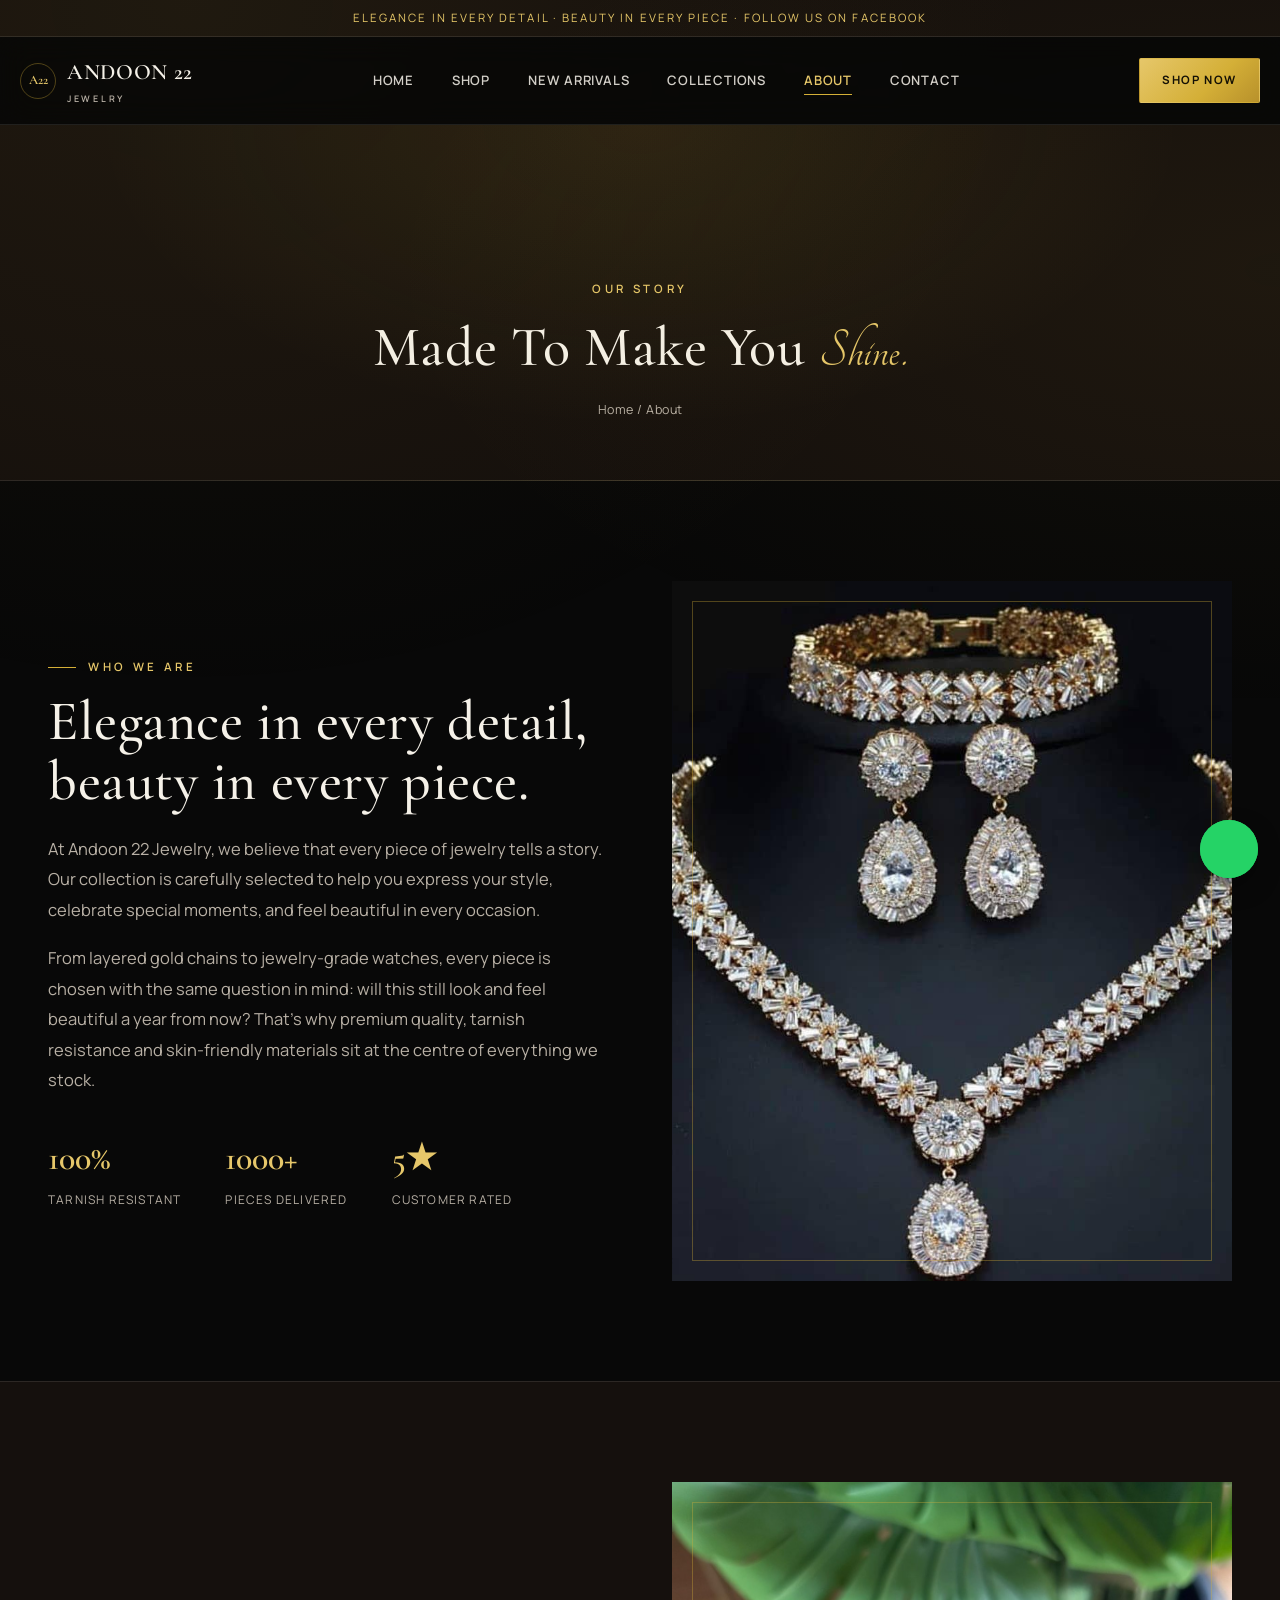
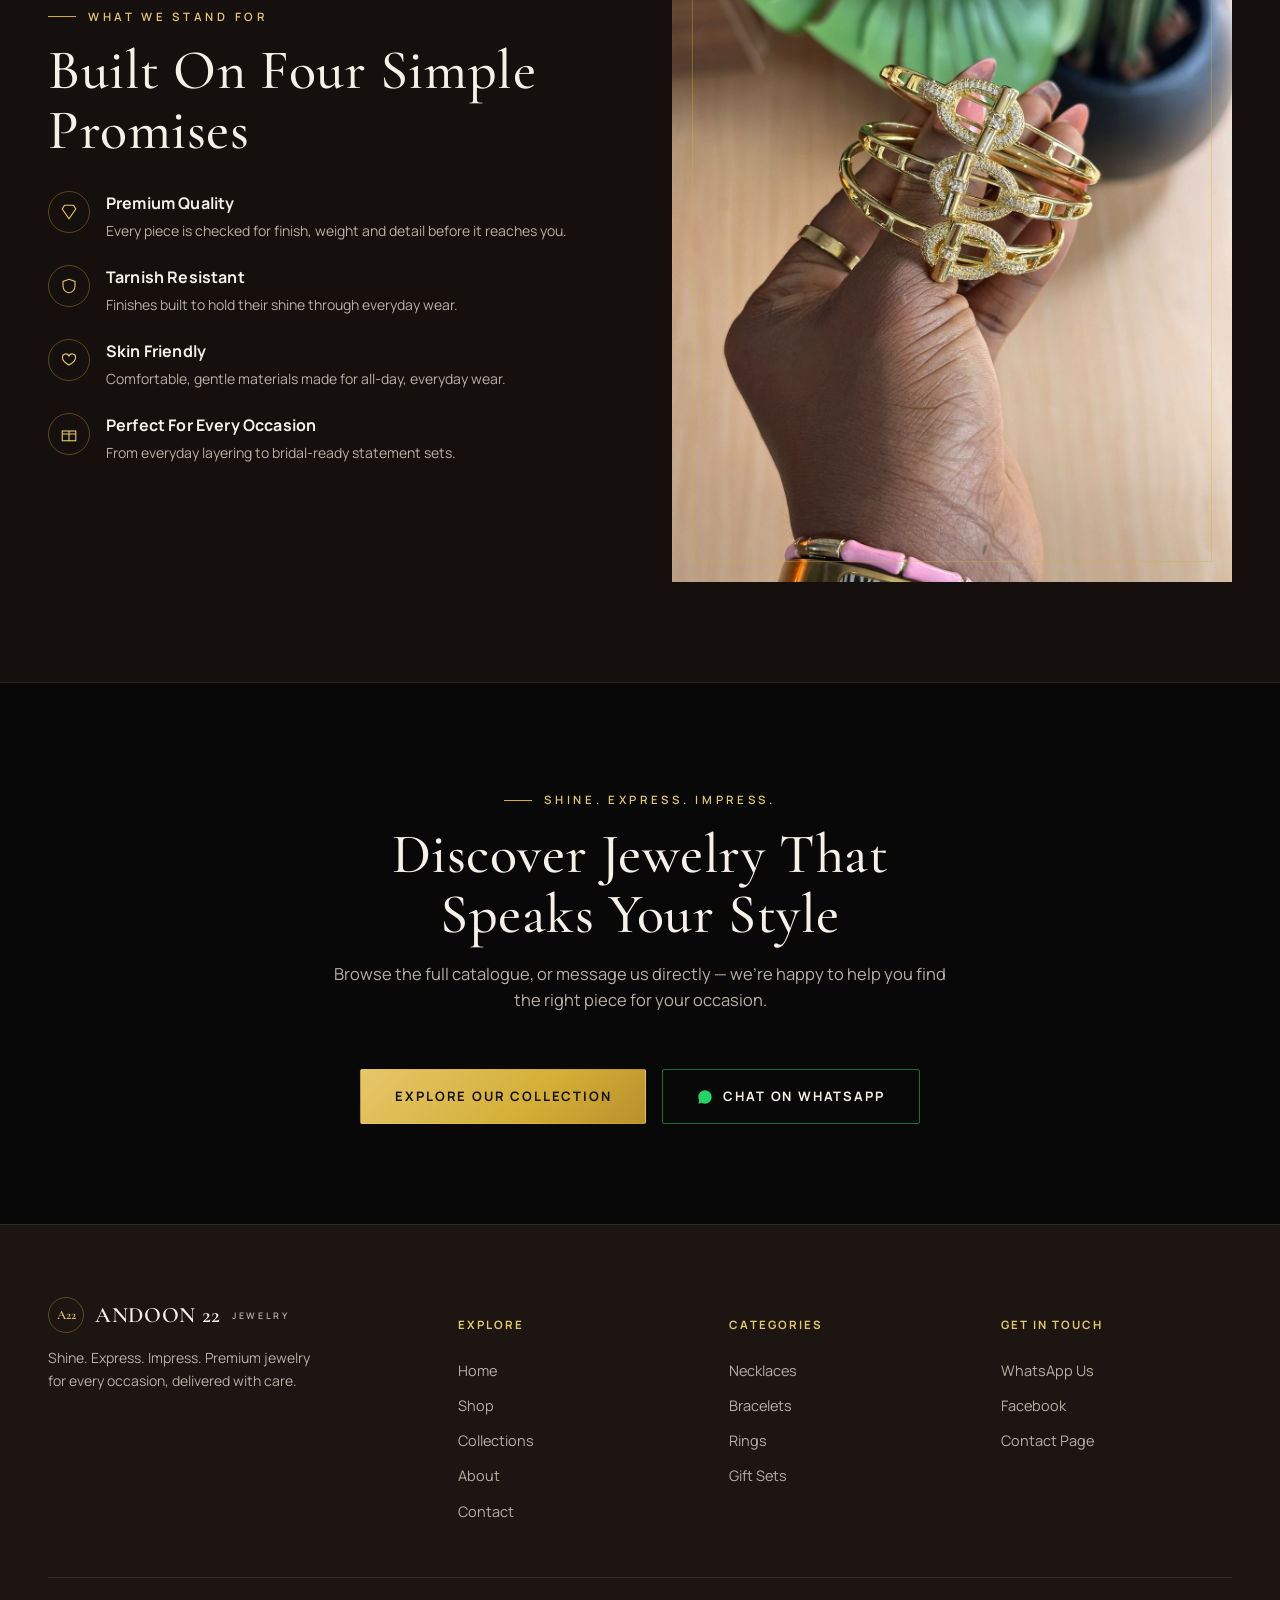
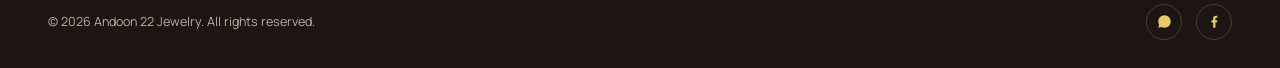
==== about.html @ ea870954 "Add website pages and assets" ====
<!DOCTYPE html>
<html lang="en">
<head>
<meta charset="UTF-8">
<meta name="viewport" content="width=device-width, initial-scale=1.0">
<title>About Us — Andoon 22 Jewelry</title>
<meta name="description" content="The story behind Andoon 22 Jewelry — premium, tarnish-resistant, skin-friendly jewelry made to make you shine.">
<link rel="preconnect" href="https://fonts.googleapis.com">
<link rel="preconnect" href="https://fonts.gstatic.com" crossorigin>
<link href="https://fonts.googleapis.com/css2?family=Cormorant+Garamond:wght@400;500;600;700&family=Tangerine:wght@400;700&family=Manrope:wght@400;500;600;700;800&display=swap" rel="stylesheet">
<link rel="stylesheet" href="css/style.css">
</head>
<body>

<div class="announce">Elegance In Every Detail · Beauty In Every Piece · Follow Us On Facebook</div>

<header class="site-header">
  <nav class="nav container">
    <a href="index.html" class="brand">
      <span class="mono">A22</span>
      <span>ANDOON 22<small>JEWELRY</small></span>
    </a>
    <ul class="nav-links">
      <li><a href="index.html">Home</a></li>
      <li><a href="shop.html">Shop</a></li>
      <li><a href="shop.html?sort=new">New Arrivals</a></li>
      <li><a href="shop.html#collections">Collections</a></li>
      <li><a href="about.html" class="active">About</a></li>
      <li><a href="contact.html">Contact</a></li>
    </ul>
    <div class="nav-right">
      <a href="shop.html" class="btn btn-gold btn-sm">Shop Now</a>
      <button class="hamburger" aria-label="Open menu"><span></span><span></span><span></span></button>
    </div>
  </nav>
</header>

<div class="scrim"></div>
<div class="mobile-menu">
  <div class="mobile-menu-head">
    <span class="brand"><span class="mono">A22</span> ANDOON 22</span>
    <button class="mobile-menu-close" aria-label="Close menu">&times;</button>
  </div>
  <a href="index.html">Home</a>
  <a href="shop.html">Shop</a>
  <a href="shop.html?sort=new">New Arrivals</a>
  <a href="shop.html#collections">Collections</a>
  <a href="about.html">About</a>
  <a href="contact.html">Contact</a>
  <a href="shop.html" class="btn btn-gold btn-block">Shop Now</a>
</div>

<div class="page-hero">
  <div class="container">
    <span class="eyebrow" style="justify-content:center;">Our Story</span>
    <h1 class="h-lg">Made To Make You <span class="script">Shine.</span></h1>
    <div class="breadcrumb"><a href="index.html">Home</a> / About</div>
  </div>
</div>

<section>
  <div class="container split">
    <div class="reveal">
      <span class="eyebrow">Who We Are</span>
      <h2 class="h-lg" style="margin-top:14px;">Elegance in every detail, beauty in every piece.</h2>
      <p style="margin-top:22px; color:var(--muted); font-size:16.5px; line-height:1.85;">At Andoon 22 Jewelry, we believe that every piece of jewelry tells a story. Our collection is carefully selected to help you express your style, celebrate special moments, and feel beautiful in every occasion.</p>
      <p style="margin-top:18px; color:var(--muted); font-size:16.5px; line-height:1.85;">From layered gold chains to jewelry-grade watches, every piece is chosen with the same question in mind: will this still look and feel beautiful a year from now? That's why premium quality, tarnish resistance and skin-friendly materials sit at the centre of everything we stock.</p>
      <div class="stat-row">
        <div class="stat"><b>100%</b><span>Tarnish Resistant</span></div>
        <div class="stat"><b>1000+</b><span>Pieces Delivered</span></div>
        <div class="stat"><b>5★</b><span>Customer Rated</span></div>
      </div>
    </div>
    <div class="split-media reveal">
      <img src="assets/images/p_WA0091.jpg" alt="Andoon 22 jewelry set on display bust" loading="lazy">
      <div class="frame"></div>
    </div>
  </div>
</section>

<section style="background:var(--bg-warm); border-top:1px solid var(--line); border-bottom:1px solid var(--line);">
  <div class="container split reverse">
    <div class="split-media reveal">
      <img src="assets/images/p_WA0083.jpg" alt="Andoon 22 gold cuff bracelets" loading="lazy">
      <div class="frame"></div>
    </div>
    <div class="reveal">
      <span class="eyebrow">What We Stand For</span>
      <h2 class="h-lg" style="margin-top:14px;">Built On Four Simple Promises</h2>
      <div style="margin-top:30px; display:grid; gap:22px;">
        <div style="display:flex; gap:16px;">
          <span class="v-icon" style="width:42px;height:42px;flex-shrink:0;border:1px solid var(--gold-dim);border-radius:50%;display:flex;align-items:center;justify-content:center;color:var(--gold-light);">
            <svg viewBox="0 0 24 24" width="18" height="18" fill="none" stroke="currentColor" stroke-width="1.5"><path d="M6 3h12l3 5-9 13L3 8z"/></svg>
          </span>
          <div><h4 style="font-size:16px;font-family:var(--font-body);font-weight:700;">Premium Quality</h4><p style="color:var(--muted);font-size:14px;margin-top:4px;">Every piece is checked for finish, weight and detail before it reaches you.</p></div>
        </div>
        <div style="display:flex; gap:16px;">
          <span class="v-icon" style="width:42px;height:42px;flex-shrink:0;border:1px solid var(--gold-dim);border-radius:50%;display:flex;align-items:center;justify-content:center;color:var(--gold-light);">
            <svg viewBox="0 0 24 24" width="18" height="18" fill="none" stroke="currentColor" stroke-width="1.5"><path d="M12 3l8 3v6c0 5-3.5 8.5-8 9-4.5-.5-8-4-8-9V6z"/></svg>
          </span>
          <div><h4 style="font-size:16px;font-family:var(--font-body);font-weight:700;">Tarnish Resistant</h4><p style="color:var(--muted);font-size:14px;margin-top:4px;">Finishes built to hold their shine through everyday wear.</p></div>
        </div>
        <div style="display:flex; gap:16px;">
          <span class="v-icon" style="width:42px;height:42px;flex-shrink:0;border:1px solid var(--gold-dim);border-radius:50%;display:flex;align-items:center;justify-content:center;color:var(--gold-light);">
            <svg viewBox="0 0 24 24" width="18" height="18" fill="none" stroke="currentColor" stroke-width="1.5"><path d="M20.8 8.6c0 5-8.8 10.2-8.8 10.2S3.2 13.6 3.2 8.6a4.6 4.6 0 0 1 8.8-2 4.6 4.6 0 0 1 8.8 2z"/></svg>
          </span>
          <div><h4 style="font-size:16px;font-family:var(--font-body);font-weight:700;">Skin Friendly</h4><p style="color:var(--muted);font-size:14px;margin-top:4px;">Comfortable, gentle materials made for all-day, everyday wear.</p></div>
        </div>
        <div style="display:flex; gap:16px;">
          <span class="v-icon" style="width:42px;height:42px;flex-shrink:0;border:1px solid var(--gold-dim);border-radius:50%;display:flex;align-items:center;justify-content:center;color:var(--gold-light);">
            <svg viewBox="0 0 24 24" width="18" height="18" fill="none" stroke="currentColor" stroke-width="1.5"><rect x="3" y="8" width="18" height="13"/><path d="M3 12h18M12 8v13"/></svg>
          </span>
          <div><h4 style="font-size:16px;font-family:var(--font-body);font-weight:700;">Perfect For Every Occasion</h4><p style="color:var(--muted);font-size:14px;margin-top:4px;">From everyday layering to bridal-ready statement sets.</p></div>
        </div>
      </div>
    </div>
  </div>
</section>

<section>
  <div class="container">
    <div class="section-head center reveal">
      <span class="eyebrow" style="justify-content:center;">Shine. Express. Impress.</span>
      <h2 class="h-lg">Discover Jewelry That Speaks Your Style</h2>
      <p>Browse the full catalogue, or message us directly — we're happy to help you find the right piece for your occasion.</p>
    </div>
    <div class="center-text reveal" style="display:flex; gap:16px; justify-content:center; flex-wrap:wrap;">
      <a href="shop.html" class="btn btn-gold">Explore Our Collection</a>
      <a href="#" data-wa-link data-wa-message="Hello Andoon 22 Jewelry 👋 I'd love to know more about your collection." class="btn btn-whatsapp">
        <svg viewBox="0 0 24 24"><path d="M12 2C6.48 2 2 6.48 2 12c0 1.85.5 3.58 1.35 5.08L2 22l5.05-1.32A9.94 9.94 0 0 0 12 22c5.52 0 10-4.48 10-10S17.52 2 12 2z"/></svg>
        Chat on WhatsApp
      </a>
    </div>
  </div>
</section>

<a href="#" data-wa-link data-wa-message="Hello Andoon 22 Jewelry 👋 I'd love to know more about your collection." class="fab-whatsapp" aria-label="Chat on WhatsApp">
  <svg viewBox="0 0 24 24"><path d="M12 2C6.48 2 2 6.48 2 12c0 1.85.5 3.58 1.35 5.08L2 22l5.05-1.32A9.94 9.94 0 0 0 12 22c5.52 0 10-4.48 10-10S17.52 2 12 2zm0 18a8 8 0 0 1-4.07-1.11l-.29-.17-3.02.79.8-2.95-.19-.3A7.96 7.96 0 0 1 4 12a8 8 0 1 1 8 8zm4.4-5.9c-.24-.12-1.42-.7-1.64-.78-.22-.08-.38-.12-.54.12-.16.24-.62.78-.76.94-.14.16-.28.18-.52.06-.24-.12-1.01-.37-1.92-1.18-.71-.63-1.19-1.42-1.33-1.66-.14-.24-.01-.37.11-.49.11-.11.24-.28.36-.42.12-.14.16-.24.24-.4.08-.16.04-.3-.02-.42-.06-.12-.54-1.3-.74-1.78-.19-.47-.39-.4-.54-.41-.14-.01-.3-.01-.46-.01-.16 0-.42.06-.64.3-.22.24-.84.82-.84 2s.86 2.32.98 2.48c.12.16 1.7 2.6 4.12 3.64.58.25 1.03.4 1.38.51.58.18 1.11.16 1.53.1.47-.07 1.42-.58 1.62-1.14.2-.56.2-1.04.14-1.14-.06-.1-.22-.16-.46-.28z"/></svg>
</a>

<footer>
  <div class="container">
    <div class="footer-grid">
      <div class="footer-brand">
        <span class="brand"><span class="mono">A22</span> ANDOON 22<small>JEWELRY</small></span>
        <p>Shine. Express. Impress. Premium jewelry for every occasion, delivered with care.</p>
      </div>
      <div class="footer-col">
        <h5>Explore</h5>
        <a href="index.html">Home</a>
        <a href="shop.html">Shop</a>
        <a href="shop.html#collections">Collections</a>
        <a href="about.html">About</a>
        <a href="contact.html">Contact</a>
      </div>
      <div class="footer-col">
        <h5>Categories</h5>
        <a href="shop.html?category=Necklaces">Necklaces</a>
        <a href="shop.html?category=Bracelets">Bracelets</a>
        <a href="shop.html?category=Rings">Rings</a>
        <a href="shop.html?category=Gift%20Sets">Gift Sets</a>
      </div>
      <div class="footer-col">
        <h5>Get In Touch</h5>
        <a href="#" data-wa-link data-wa-message="Hello Andoon 22 Jewelry 👋 I'd love to know more about your collection.">WhatsApp Us</a>
        <a href="#" data-fb-link target="_blank" rel="noopener">Facebook</a>
        <a href="contact.html">Contact Page</a>
      </div>
    </div>
    <div class="footer-bottom">
      <span>© <span class="year"></span> Andoon 22 Jewelry. All rights reserved.</span>
      <div class="footer-social">
        <a href="#" data-wa-link aria-label="WhatsApp"><svg viewBox="0 0 24 24" fill="var(--gold-light)"><path d="M12 2C6.48 2 2 6.48 2 12c0 1.85.5 3.58 1.35 5.08L2 22l5.05-1.32A9.94 9.94 0 0 0 12 22c5.52 0 10-4.48 10-10S17.52 2 12 2z"/></svg></a>
        <a href="#" data-fb-link target="_blank" rel="noopener" aria-label="Facebook"><svg viewBox="0 0 24 24" fill="var(--gold-light)"><path d="M13.5 22v-8.5H16l.5-3.5h-3V7.7c0-1 .28-1.7 1.73-1.7H16.5V2.86C16.2 2.82 15.2 2.7 14 2.7c-2.5 0-4.2 1.53-4.2 4.34V10H7v3.5h2.8V22z"/></svg></a>
        <a href="#" data-ig-link target="_blank" rel="noopener" aria-label="Instagram"><svg viewBox="0 0 24 24" fill="none" stroke="var(--gold-light)" stroke-width="1.6"><rect x="3" y="3" width="18" height="18" rx="5"/><circle cx="12" cy="12" r="4"/></svg></a>
      </div>
    </div>
  </div>
</footer>

<script src="js/config.js"></script>
<script src="js/products.js"></script>
<script src="js/main.js"></script>
</body>
</html>
---- css/style.css ----
/* =========================================================
   ANDOON 22 JEWELRY — Stylesheet
   Design tokens
   ========================================================= */
:root{
  --bg:            #080808;
  --bg-warm:       #15100D;
  --bg-warm-2:     #1C1512;
  --gold:          #D4AF37;
  --gold-light:    #E6C76A;
  --gold-dim:      rgba(212,175,55,0.35);
  --gold-faint:    rgba(212,175,55,0.14);
  --ivory:         #F5F1E8;
  --muted:         #B8B0A5;
  --line:          rgba(245,241,232,0.10);
  --line-strong:   rgba(245,241,232,0.18);

  --font-display:  'Cormorant Garamond', serif;
  --font-script:   'Tangerine', cursive;
  --font-body:     'Manrope', sans-serif;

  --container:     1240px;
  --radius:        2px;
  --ease:          cubic-bezier(.22,.7,.2,1);
}

/* =========================================================
   Reset & base
   ========================================================= */
*,*::before,*::after{ box-sizing:border-box; }
html{ scroll-behavior:smooth; }
body{
  margin:0;
  background:var(--bg);
  color:var(--ivory);
  font-family:var(--font-body);
  font-size:16px;
  line-height:1.6;
  -webkit-font-smoothing:antialiased;
  overflow-x:hidden;
}
img{ max-width:100%; display:block; }
a{ color:inherit; text-decoration:none; }
ul{ list-style:none; margin:0; padding:0; }
button{ font-family:inherit; cursor:pointer; }
h1,h2,h3,h4{ margin:0; font-family:var(--font-display); font-weight:600; letter-spacing:.01em; }
p{ margin:0; }

@media (prefers-reduced-motion: reduce){
  *{ animation-duration:.001ms !important; animation-iteration-count:1 !important; transition-duration:.001ms !important; scroll-behavior:auto !important; }
}

:focus-visible{ outline:1.5px solid var(--gold-light); outline-offset:3px; }

.container{ max-width:var(--container); margin:0 auto; padding:0 28px; }

/* Texture: faint vignette + grain feel via layered backgrounds */
body::before{
  content:"";
  position:fixed; inset:0;
  background:
    radial-gradient(ellipse at 15% 0%, rgba(212,175,55,0.06), transparent 55%),
    radial-gradient(ellipse at 100% 30%, rgba(212,175,55,0.05), transparent 50%);
  pointer-events:none;
  z-index:0;
}

/* =========================================================
   Type scale
   ========================================================= */
.eyebrow{
  font-family:var(--font-body);
  font-size:11.5px;
  letter-spacing:.32em;
  text-transform:uppercase;
  color:var(--gold-light);
  font-weight:600;
  display:inline-flex;
  align-items:center;
  gap:12px;
}
.eyebrow::before{
  content:"";
  width:28px; height:1px;
  background:var(--gold);
  display:inline-block;
}
.script{ font-family:var(--font-script); font-weight:400; color:var(--gold-light); }

.h-xl{ font-size:clamp(42px,7vw,88px); line-height:1.02; font-weight:500; }
.h-lg{ font-size:clamp(32px,4.6vw,56px); line-height:1.08; font-weight:500; }
.h-md{ font-size:clamp(26px,3vw,36px); line-height:1.15; font-weight:600; }
.h-sm{ font-size:22px; line-height:1.25; font-weight:600; }

.section-head{
  max-width:640px;
  margin-bottom:56px;
}
.section-head .h-lg{ margin-top:14px; }
.section-head p{ margin-top:16px; color:var(--muted); font-size:16.5px; }
.section-head.center{ margin-left:auto; margin-right:auto; text-align:center; }

.hairline{
  height:1px;
  width:64px;
  background:linear-gradient(90deg,var(--gold),transparent);
  margin:18px 0;
}
.hairline.center{ margin-left:auto; margin-right:auto; }

section{ position:relative; z-index:1; padding:100px 0; }
@media (max-width:768px){ section{ padding:68px 0; } }

/* =========================================================
   Buttons
   ========================================================= */
.btn{
  position:relative;
  display:inline-flex;
  align-items:center;
  justify-content:center;
  gap:10px;
  padding:16px 34px;
  font-family:var(--font-body);
  font-size:13px;
  font-weight:700;
  letter-spacing:.14em;
  text-transform:uppercase;
  border-radius:var(--radius);
  border:1px solid transparent;
  transition:transform .45s var(--ease), box-shadow .45s var(--ease), background .3s ease, border-color .3s ease, color .3s ease;
  white-space:nowrap;
}
.btn-gold{
  background:linear-gradient(135deg,var(--gold-light),var(--gold) 60%,#B8912B);
  color:#141005;
  overflow:hidden;
}
.btn-gold::after{
  content:"";
  position:absolute; inset:0;
  background:linear-gradient(115deg,transparent 30%,rgba(255,255,255,.55) 50%,transparent 70%);
  transform:translateX(-120%);
  transition:transform .8s var(--ease);
}
.btn-gold:hover::after{ transform:translateX(120%); }
.btn-gold:hover{ box-shadow:0 10px 30px -8px rgba(212,175,55,.55); transform:translateY(-1px); }

.btn-outline{
  background:transparent;
  border-color:var(--gold-dim);
  color:var(--ivory);
}
.btn-outline:hover{ border-color:var(--gold); background:var(--gold-faint); }

.btn-whatsapp{
  background:transparent;
  border-color:rgba(37,211,102,.5);
  color:var(--ivory);
}
.btn-whatsapp svg{ width:16px; height:16px; fill:#25D366; }
.btn-whatsapp:hover{ background:rgba(37,211,102,.1); border-color:#25D366; }

.btn-block{ width:100%; }
.btn-sm{ padding:12px 22px; font-size:11.5px; }

/* =========================================================
   Header / Nav
   ========================================================= */
.announce{
  background:var(--bg-warm);
  border-bottom:1px solid var(--line);
  text-align:center;
  font-size:11.5px;
  letter-spacing:.18em;
  text-transform:uppercase;
  color:var(--gold-light);
  padding:9px 16px;
}

header.site-header{
  position:sticky; top:0; z-index:100;
  background:rgba(8,8,8,0.72);
  backdrop-filter:blur(14px) saturate(140%);
  -webkit-backdrop-filter:blur(14px) saturate(140%);
  border-bottom:1px solid var(--line);
  transition:background .3s ease, border-color .3s ease;
}
.nav{
  display:flex;
  align-items:center;
  justify-content:space-between;
  padding:18px 0;
  gap:24px;
}
.brand{
  display:flex; align-items:center; gap:11px;
  font-family:var(--font-display);
  font-size:22px;
  letter-spacing:.03em;
  font-weight:600;
}
.brand .mono{
  width:36px; height:36px;
  border:1px solid var(--gold-dim);
  border-radius:50%;
  display:flex; align-items:center; justify-content:center;
  font-size:13px;
  color:var(--gold-light);
  letter-spacing:0;
  flex-shrink:0;
}
.brand small{
  display:block;
  font-family:var(--font-body);
  font-size:9px;
  letter-spacing:.3em;
  color:var(--muted);
  font-weight:600;
  margin-top:1px;
}

.nav-links{
  display:flex; align-items:center; gap:38px;
  font-size:13px; letter-spacing:.06em; text-transform:uppercase; font-weight:600;
}
.nav-links a{
  position:relative; color:var(--ivory); opacity:.86; padding:4px 0;
  transition:opacity .25s ease, color .25s ease;
}
.nav-links a::after{
  content:""; position:absolute; left:0; bottom:-2px; width:0; height:1px; background:var(--gold);
  transition:width .35s var(--ease);
}
.nav-links a:hover{ opacity:1; }
.nav-links a:hover::after,
.nav-links a.active::after{ width:100%; }
.nav-links a.active{ opacity:1; color:var(--gold-light); }

.nav-right{ display:flex; align-items:center; gap:18px; }
.hamburger{
  display:none;
  flex-direction:column; gap:5px;
  background:none; border:none; padding:6px;
}
.hamburger span{ width:22px; height:1px; background:var(--ivory); display:block; transition:transform .3s ease, opacity .3s ease; }

.mobile-menu{
  position:fixed; inset:0 0 0 auto; width:min(86vw,360px); height:100vh;
  background:var(--bg-warm); border-left:1px solid var(--line);
  transform:translateX(100%);
  transition:transform .5s var(--ease);
  z-index:200;
  padding:26px 30px;
  display:flex; flex-direction:column; gap:8px;
  overflow-y:auto;
}
.mobile-menu.open{ transform:translateX(0); }
.mobile-menu-head{ display:flex; justify-content:space-between; align-items:center; margin-bottom:26px; }
.mobile-menu-close{ background:none; border:none; color:var(--ivory); font-size:26px; line-height:1; padding:4px; }
.mobile-menu a{
  font-family:var(--font-display); font-size:24px; padding:12px 0;
  border-bottom:1px solid var(--line); color:var(--ivory);
}
.mobile-menu .btn{ margin-top:22px; }
.scrim{
  position:fixed; inset:0; background:rgba(0,0,0,.6); z-index:199;
  opacity:0; pointer-events:none; transition:opacity .4s ease;
}
.scrim.open{ opacity:1; pointer-events:auto; }
body.menu-open{ overflow:hidden; }

@media (max-width:900px){
  .nav-links{ display:none; }
  .hamburger{ display:flex; }
  .nav-right .btn{ display:none; }
}

/* =========================================================
   Hero
   ========================================================= */
.hero{
  position:relative;
  min-height:92vh;
  display:flex; align-items:center;
  overflow:hidden;
  padding-top:60px;
}
.hero-bg{
  position:absolute; inset:0;
  background-size:cover; background-position:center 22%;
  transform:scale(1.06);
  animation:heroZoom 18s var(--ease) forwards;
}
@keyframes heroZoom{ to{ transform:scale(1); } }
.hero-bg::after{
  content:"";
  position:absolute; inset:0;
  background:
    linear-gradient(90deg, rgba(8,8,8,.95) 5%, rgba(8,8,8,.72) 38%, rgba(8,8,8,.30) 62%, rgba(8,8,8,.55) 100%),
    linear-gradient(180deg, rgba(8,8,8,.25) 0%, rgba(8,8,8,.15) 40%, rgba(8,8,8,.85) 100%);
}
.hero-content{ position:relative; z-index:2; max-width:660px; }
.hero .eyebrow{ opacity:0; animation:riseIn .9s var(--ease) .2s forwards; }
.hero h1{ opacity:0; margin-top:22px; animation:riseIn 1s var(--ease) .4s forwards; }
.hero .hero-sub{ opacity:0; margin-top:24px; max-width:480px; color:var(--muted); font-size:17.5px; animation:riseIn 1s var(--ease) .6s forwards; }
.hero .hero-ctas{ opacity:0; margin-top:38px; display:flex; gap:16px; flex-wrap:wrap; animation:riseIn 1s var(--ease) .8s forwards; }

@keyframes riseIn{ from{ opacity:0; transform:translateY(18px);} to{ opacity:1; transform:translateY(0);} }

.hero-scroll{
  position:absolute; bottom:34px; left:50%; transform:translateX(-50%);
  display:flex; flex-direction:column; align-items:center; gap:10px;
  z-index:2; opacity:.7; font-size:10px; letter-spacing:.28em; text-transform:uppercase; color:var(--muted);
}
.hero-scroll .line{ width:1px; height:40px; background:linear-gradient(180deg,var(--gold),transparent); animation:scrollPulse 2.2s ease-in-out infinite; }
@keyframes scrollPulse{ 0%,100%{ transform:scaleY(.6); opacity:.5;} 50%{ transform:scaleY(1); opacity:1;} }

@media (max-width:768px){
  .hero{ min-height:88vh; }
  .hero-bg{ background-position:65% center; }
}

/* =========================================================
   Marquee / value strip
   ========================================================= */
.values-strip{
  border-top:1px solid var(--line);
  border-bottom:1px solid var(--line);
  background:var(--bg-warm);
  padding:0;
}
.values-grid{
  display:grid;
  grid-template-columns:repeat(4,1fr);
}
.value-item{
  display:flex; align-items:center; gap:16px;
  padding:34px 30px;
  border-left:1px solid var(--line);
}
.value-item:first-child{ border-left:none; }
.value-item .v-icon{
  width:46px; height:46px; flex-shrink:0;
  border:1px solid var(--gold-dim); border-radius:50%;
  display:flex; align-items:center; justify-content:center;
  color:var(--gold-light);
}
.value-item .v-icon svg{ width:20px; height:20px; }
.value-item h4{ font-size:14px; font-family:var(--font-body); letter-spacing:.04em; font-weight:700; text-transform:uppercase; }
.value-item p{ font-size:12.5px; color:var(--muted); margin-top:3px; }

@media (max-width:900px){
  .values-grid{ grid-template-columns:repeat(2,1fr); }
  .value-item{ border-left:none; border-top:1px solid var(--line); padding:26px 18px; }
  .value-item:nth-child(odd){ border-right:1px solid var(--line); }
}

/* =========================================================
   Editorial collections (asymmetric)
   ========================================================= */
.collections-grid{
  display:grid;
  grid-template-columns:repeat(6,1fr);
  grid-auto-rows:120px;
  gap:18px;
}
.collection-card{
  position:relative;
  overflow:hidden;
  border-radius:var(--radius);
  grid-column:span 3; grid-row:span 3;
  background:var(--bg-warm);
}
.collection-card.tall{ grid-row:span 4; }
.collection-card.wide{ grid-column:span 6; grid-row:span 3; }
.collection-card img{
  position:absolute; inset:0; width:100%; height:100%; object-fit:cover;
  transition:transform 1s var(--ease), filter .6s ease;
  filter:brightness(.82);
}
.collection-card:hover img{ transform:scale(1.06); filter:brightness(.92); }
.collection-card::before{
  content:"";
  position:absolute; inset:0;
  background:linear-gradient(0deg, rgba(8,8,8,.92) 0%, rgba(8,8,8,.35) 48%, rgba(8,8,8,.05) 75%);
  z-index:1;
}
/* vitrine corner frame — signature element */
.vitrine{ position:absolute; inset:14px; z-index:2; pointer-events:none; }
.vitrine i{ position:absolute; width:18px; height:18px; border-color:var(--gold-light); opacity:0; transition:opacity .5s ease, width .5s ease, height .5s ease; }
.vitrine i.tl{ top:0; left:0; border-top:1px solid; border-left:1px solid; }
.vitrine i.tr{ top:0; right:0; border-top:1px solid; border-right:1px solid; }
.vitrine i.bl{ bottom:0; left:0; border-bottom:1px solid; border-left:1px solid; }
.vitrine i.br{ bottom:0; right:0; border-bottom:1px solid; border-right:1px solid; }
.collection-card:hover .vitrine i{ opacity:1; width:26px; height:26px; }

.collection-info{
  position:absolute; left:0; right:0; bottom:0; z-index:2;
  padding:26px 26px 24px;
}
.collection-info h3{ font-size:26px; }
.collection-info p{ color:var(--muted); font-size:13.5px; margin-top:6px; max-width:320px; }
.collection-info .explore{
  display:inline-flex; align-items:center; gap:8px; margin-top:14px;
  font-size:11px; letter-spacing:.18em; text-transform:uppercase; color:var(--gold-light); font-weight:700;
}
.collection-info .explore svg{ width:13px; height:13px; transition:transform .3s var(--ease); }
.collection-card:hover .explore svg{ transform:translateX(5px); }

@media (max-width:900px){
  .collections-grid{ grid-template-columns:1fr 1fr; grid-auto-rows:180px; }
  .collection-card{ grid-column:span 1; grid-row:span 2; }
  .collection-card.wide{ grid-column:span 2; }
  .collection-info h3{ font-size:20px; }
}
@media (max-width:560px){
  .collections-grid{ grid-template-columns:1fr; }
  .collection-card, .collection-card.wide{ grid-column:span 1; grid-row:span 2; }
}

/* =========================================================
   Product grid & cards
   ========================================================= */
.product-grid{
  display:grid;
  grid-template-columns:repeat(4,1fr);
  gap:28px 24px;
}
@media (max-width:1080px){ .product-grid{ grid-template-columns:repeat(3,1fr); } }
@media (max-width:760px){ .product-grid{ grid-template-columns:repeat(2,1fr); gap:20px 14px; } }
@media (max-width:420px){ .product-grid{ gap:16px 12px; } }

.product-card{
  position:relative;
  display:block;
  background:var(--bg-warm);
  border:1px solid var(--line);
  transition:border-color .4s ease, transform .4s var(--ease), box-shadow .4s ease;
}
.product-card:hover{
  border-color:var(--gold-dim);
  transform:translateY(-4px);
  box-shadow:0 22px 40px -22px rgba(0,0,0,.7);
}
.product-media{
  position:relative;
  aspect-ratio:4/5;
  overflow:hidden;
  background:#0c0c0c;
}
.product-media img{
  width:100%; height:100%; object-fit:cover; object-position:center 20%;
  transition:transform .9s var(--ease), filter .5s ease;
  filter:brightness(.94) saturate(1.02);
}
.product-card:hover .product-media img{ transform:scale(1.07); }
.product-media::after{
  content:"";
  position:absolute; inset:0;
  box-shadow:inset 0 -60px 60px -40px rgba(0,0,0,.55);
}
.product-card .vitrine{ inset:10px; }
.product-card .vitrine i{ width:14px; height:14px; }
.product-card:hover .vitrine i{ opacity:1; width:20px; height:20px; }

.product-tag{
  position:absolute; top:12px; left:12px; z-index:2;
  font-size:10px; letter-spacing:.16em; text-transform:uppercase;
  color:var(--gold-light); background:rgba(8,8,8,.7); border:1px solid var(--gold-dim);
  padding:5px 10px;
}
.product-quickview{
  position:absolute; left:12px; right:12px; bottom:12px; z-index:2;
  text-align:center; padding:11px; font-size:11px; letter-spacing:.14em; text-transform:uppercase; font-weight:700;
  background:rgba(8,8,8,.82); border:1px solid var(--gold-dim); color:var(--ivory);
  opacity:0; transform:translateY(8px);
  transition:opacity .35s ease, transform .35s ease;
}
.product-card:hover .product-quickview{ opacity:1; transform:translateY(0); }

.product-info{ padding:18px 18px 20px; }
.product-info .cat{ font-size:10.5px; letter-spacing:.16em; text-transform:uppercase; color:var(--muted); }
.product-info h3{ margin-top:6px; font-size:19px; font-weight:600; }
.product-info .price{ margin-top:8px; color:var(--gold-light); font-family:var(--font-body); font-weight:700; font-size:15px; }

/* =========================================================
   About / storytelling
   ========================================================= */
.split{
  display:grid; grid-template-columns:1fr 1fr; gap:64px; align-items:center;
}
@media (max-width:900px){ .split{ grid-template-columns:1fr; gap:40px; } }
.split-media{ position:relative; }
.split-media img{ width:100%; aspect-ratio:4/5; object-fit:cover; }
.split-media .frame{
  position:absolute; inset:20px; border:1px solid var(--gold-dim); pointer-events:none;
}
.split.reverse{ direction:rtl; }
.split.reverse > *{ direction:ltr; }

.stat-row{ display:flex; gap:44px; margin-top:36px; flex-wrap:wrap; }
.stat-row .stat b{ font-family:var(--font-display); font-size:34px; color:var(--gold-light); display:block; font-weight:600; }
.stat-row .stat span{ font-size:12px; letter-spacing:.1em; text-transform:uppercase; color:var(--muted); }

/* =========================================================
   Social section
   ========================================================= */
.social-grid{ display:grid; grid-template-columns:repeat(3,1fr); gap:20px; }
@media (max-width:760px){ .social-grid{ grid-template-columns:1fr; } }
.social-card{
  border:1px solid var(--line); padding:36px 30px; text-align:center;
  transition:border-color .35s ease, background .35s ease, transform .35s var(--ease);
}
.social-card:hover{ border-color:var(--gold-dim); background:var(--bg-warm); transform:translateY(-3px); }
.social-card .s-icon{
  width:52px; height:52px; margin:0 auto 18px; border-radius:50%;
  border:1px solid var(--gold-dim); display:flex; align-items:center; justify-content:center;
}
.social-card .s-icon svg{ width:22px; height:22px; }
.social-card h4{ font-size:18px; }
.social-card p{ color:var(--muted); font-size:13.5px; margin-top:6px; }
.social-card .handle{ margin-top:14px; display:inline-block; color:var(--gold-light); font-size:13px; font-weight:700; letter-spacing:.04em; }

/* =========================================================
   Final CTA
   ========================================================= */
.final-cta{
  position:relative;
  background:var(--bg-warm);
  border-top:1px solid var(--line);
  overflow:hidden;
  text-align:center;
}
.final-cta::before{
  content:"";
  position:absolute; top:-30%; left:50%; transform:translateX(-50%);
  width:900px; height:900px; border-radius:50%;
  background:radial-gradient(circle, rgba(212,175,55,.10), transparent 65%);
}
.final-cta .inner{ position:relative; z-index:1; max-width:640px; margin:0 auto; }
.final-cta .cta-row{ display:flex; gap:16px; justify-content:center; flex-wrap:wrap; margin-top:34px; }

/* =========================================================
   Floating WhatsApp button
   ========================================================= */
.fab-whatsapp{
  position:fixed; right:22px; bottom:22px; z-index:150;
  width:58px; height:58px; border-radius:50%;
  background:#25D366; display:flex; align-items:center; justify-content:center;
  box-shadow:0 10px 26px -6px rgba(0,0,0,.55);
  transition:transform .3s var(--ease);
}
.fab-whatsapp svg{ width:28px; height:28px; fill:#fff; }
.fab-whatsapp:hover{ transform:scale(1.08); }
.fab-whatsapp::before{
  content:""; position:absolute; inset:0; border-radius:50%; background:#25D366;
  animation:pulseRing 2.4s ease-out infinite;
}
@keyframes pulseRing{ 0%{ transform:scale(1); opacity:.55; } 100%{ transform:scale(1.9); opacity:0; } }

/* =========================================================
   Footer
   ========================================================= */
footer{ background:var(--bg-warm-2); border-top:1px solid var(--line); padding:72px 0 28px; }
.footer-grid{ display:grid; grid-template-columns:1.6fr 1fr 1fr 1fr; gap:40px; padding-bottom:48px; }
@media (max-width:800px){ .footer-grid{ grid-template-columns:1fr 1fr; } }
@media (max-width:520px){ .footer-grid{ grid-template-columns:1fr; } }
.footer-brand .brand{ margin-bottom:14px; }
.footer-brand p{ color:var(--muted); font-size:14px; max-width:280px; }
.footer-col h5{ font-size:11.5px; letter-spacing:.18em; text-transform:uppercase; color:var(--gold-light); margin-bottom:18px; font-weight:700; }
.footer-col a{ display:block; color:var(--muted); font-size:14.5px; padding:6px 0; transition:color .25s ease; }
.footer-col a:hover{ color:var(--ivory); }
.footer-bottom{
  border-top:1px solid var(--line); padding-top:26px;
  display:flex; justify-content:space-between; align-items:center; flex-wrap:wrap; gap:14px;
  font-size:12.5px; color:var(--muted);
}
.footer-social{ display:flex; gap:14px; }
.footer-social a{
  width:36px; height:36px; border:1px solid var(--line-strong); border-radius:50%;
  display:flex; align-items:center; justify-content:center; transition:border-color .25s ease, color .25s ease;
}
.footer-social a svg{ width:15px; height:15px; }
.footer-social a:hover{ border-color:var(--gold); color:var(--gold-light); }

/* =========================================================
   Reveal-on-scroll
   ========================================================= */
.reveal{ opacity:0; transform:translateY(26px); transition:opacity .8s var(--ease), transform .8s var(--ease); }
.reveal.in{ opacity:1; transform:translateY(0); }
.reveal-stagger.in > *{ transition-delay:calc(var(--i, 0) * 90ms); }

/* =========================================================
   Page hero (inner pages)
   ========================================================= */
.page-hero{
  padding:150px 0 60px;
  text-align:center;
  background:
    radial-gradient(ellipse at 50% 0%, rgba(212,175,55,.10), transparent 60%),
    var(--bg-warm);
  border-bottom:1px solid var(--line);
}
.page-hero .eyebrow{ justify-content:center; }
.page-hero .eyebrow::before{ display:none; }
.page-hero h1{ margin-top:16px; }
.breadcrumb{ margin-top:18px; font-size:12.5px; color:var(--muted); letter-spacing:.04em; }
.breadcrumb a{ color:var(--muted); }
.breadcrumb a:hover{ color:var(--gold-light); }

/* =========================================================
   Shop filters
   ========================================================= */
.shop-toolbar{
  display:flex; align-items:center; justify-content:space-between; gap:20px; flex-wrap:wrap;
  margin-bottom:44px; padding-bottom:24px; border-bottom:1px solid var(--line);
}
.filter-tabs{ display:flex; gap:10px; flex-wrap:wrap; }
.filter-tabs button{
  background:transparent; border:1px solid var(--line-strong); color:var(--muted);
  padding:9px 18px; font-size:12px; letter-spacing:.08em; text-transform:uppercase; font-weight:600;
  transition:all .3s ease;
}
.filter-tabs button:hover{ color:var(--ivory); border-color:var(--gold-dim); }
.filter-tabs button.active{ color:#141005; background:var(--gold); border-color:var(--gold); }
.result-count{ font-size:13px; color:var(--muted); }

/* =========================================================
   Product detail page
   ========================================================= */
.pd-grid{ display:grid; grid-template-columns:1.1fr 1fr; gap:64px; }
@media (max-width:900px){ .pd-grid{ grid-template-columns:1fr; gap:36px; } }
.pd-gallery-main{
  position:relative; aspect-ratio:1/1; overflow:hidden; background:var(--bg-warm); border:1px solid var(--line);
}
.pd-gallery-main img{ width:100%; height:100%; object-fit:cover; }
.pd-thumbs{ display:flex; gap:12px; margin-top:14px; }
.pd-thumbs button{
  width:76px; height:76px; padding:0; border:1px solid var(--line-strong); background:var(--bg-warm); overflow:hidden;
}
.pd-thumbs button.active{ border-color:var(--gold); }
.pd-thumbs img{ width:100%; height:100%; object-fit:cover; }

.pd-cat{ font-size:12px; letter-spacing:.16em; text-transform:uppercase; color:var(--gold-light); }
.pd-name{ margin-top:12px; }
.pd-price{ margin-top:16px; font-size:26px; color:var(--gold-light); font-family:var(--font-display); font-weight:600; }
.pd-desc{ margin-top:22px; color:var(--muted); font-size:15.5px; line-height:1.75; }
.pd-meta{ margin-top:26px; border-top:1px solid var(--line); padding-top:22px; display:grid; gap:12px; }
.pd-meta-row{ display:flex; justify-content:space-between; font-size:14px; }
.pd-meta-row span:first-child{ color:var(--muted); }
.pd-ctas{ margin-top:32px; display:flex; flex-direction:column; gap:12px; }
.pd-note{ margin-top:16px; font-size:12.5px; color:var(--muted); display:flex; gap:8px; align-items:flex-start; }
.pd-note svg{ width:14px; height:14px; flex-shrink:0; margin-top:2px; color:var(--gold-light); }

.related-heading{ margin-bottom:36px; }

/* =========================================================
   Contact page
   ========================================================= */
.contact-grid{ display:grid; grid-template-columns:1fr 1fr; gap:60px; }
@media (max-width:900px){ .contact-grid{ grid-template-columns:1fr; } }
.contact-card{ border:1px solid var(--line); padding:34px; display:flex; gap:18px; align-items:flex-start; margin-bottom:18px; transition:border-color .3s ease; }
.contact-card:hover{ border-color:var(--gold-dim); }
.contact-card .c-icon{ width:46px; height:46px; border-radius:50%; border:1px solid var(--gold-dim); display:flex; align-items:center; justify-content:center; flex-shrink:0; }
.contact-card .c-icon svg{ width:20px; height:20px; }
.contact-card h4{ font-size:17px; }
.contact-card p{ color:var(--muted); font-size:14px; margin-top:6px; }
.contact-hours{ margin-top:8px; border-top:1px solid var(--line); padding-top:22px; }
.contact-hours .row{ display:flex; justify-content:space-between; font-size:14px; padding:8px 0; color:var(--muted); }
.contact-hours .row span:last-child{ color:var(--ivory); }

/* =========================================================
   Misc utility
   ========================================================= */
.mt-0{ margin-top:0 !important; }
.center-text{ text-align:center; }
.empty-state{ text-align:center; padding:80px 20px; color:var(--muted); }
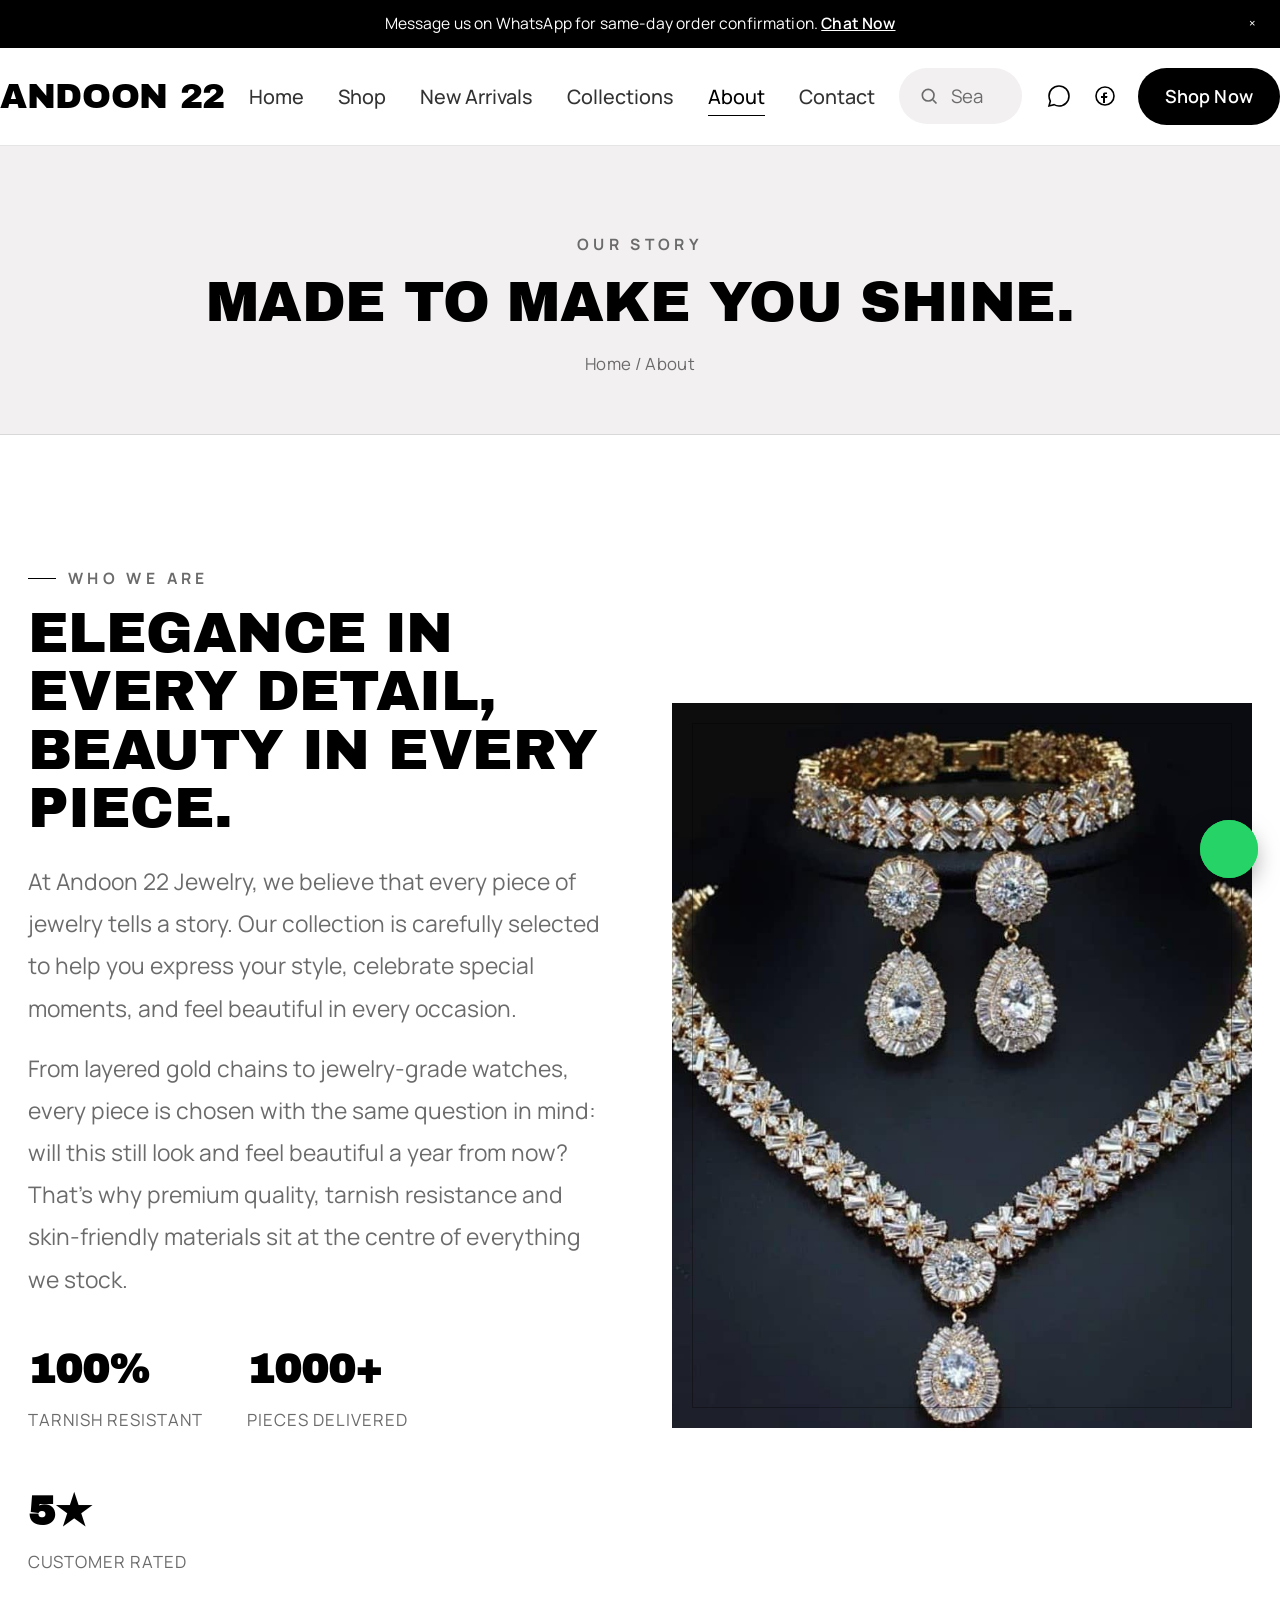
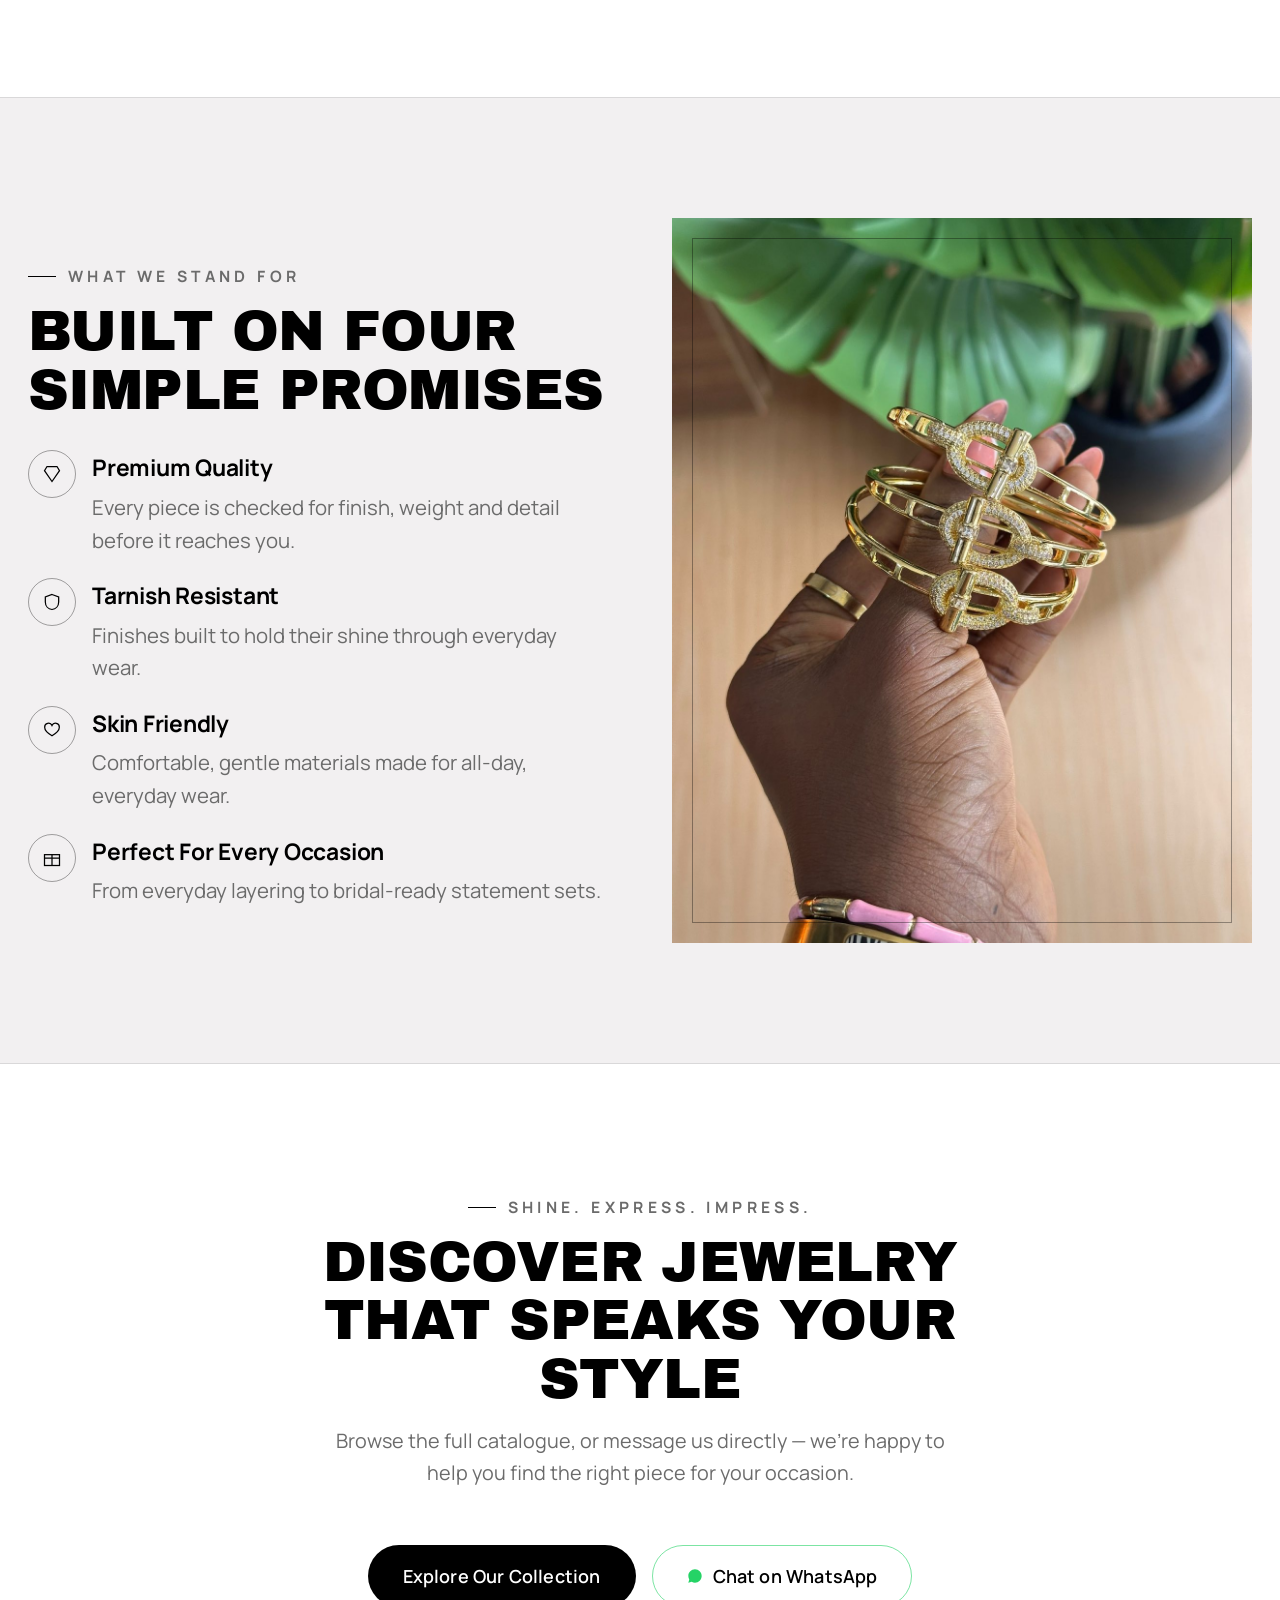
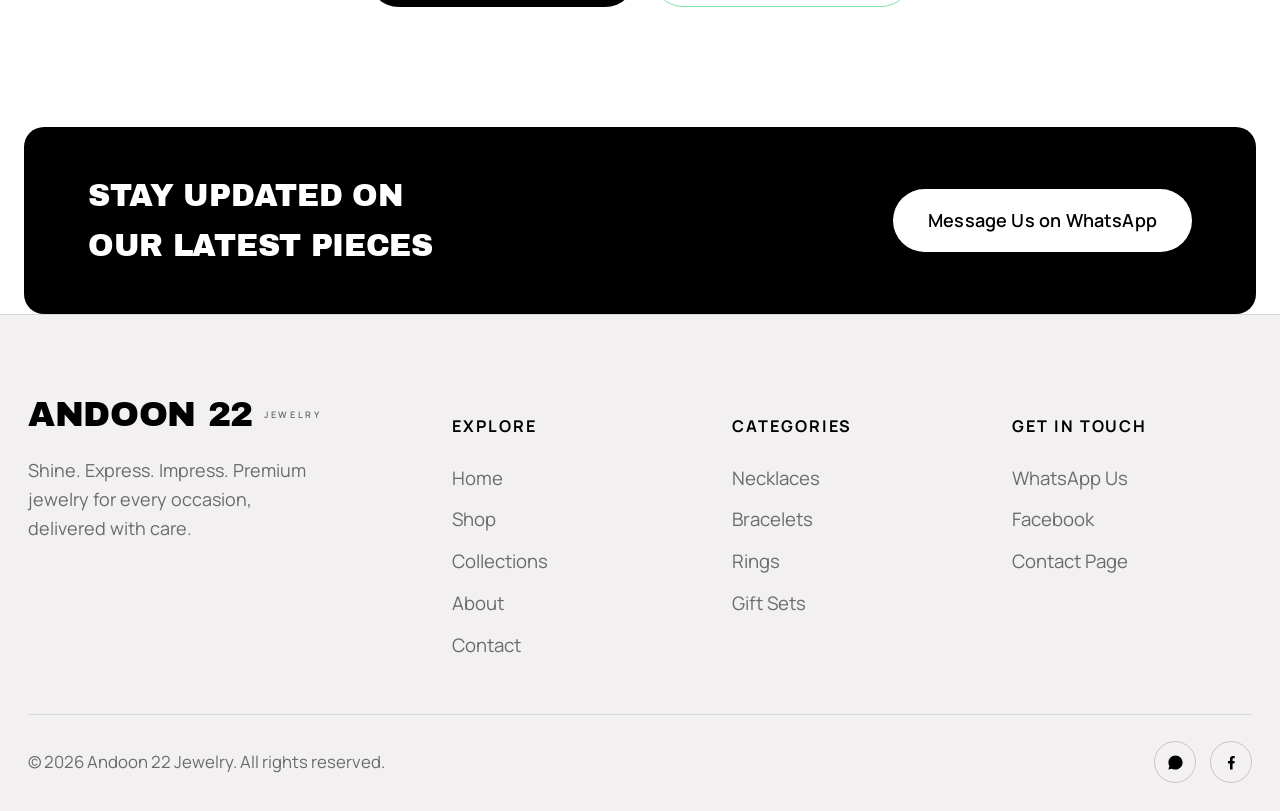
==== commit 022a5ec3: "Redesign site with bold light theme and Naira pricing Reworks the visual design from the dark/gold l" ====
--- a/about.html
+++ b/about.html
@@ -7,19 +7,16 @@
 <meta name="description" content="The story behind Andoon 22 Jewelry — premium, tarnish-resistant, skin-friendly jewelry made to make you shine.">
 <link rel="preconnect" href="https://fonts.googleapis.com">
 <link rel="preconnect" href="https://fonts.gstatic.com" crossorigin>
-<link href="https://fonts.googleapis.com/css2?family=Cormorant+Garamond:wght@400;500;600;700&family=Tangerine:wght@400;700&family=Manrope:wght@400;500;600;700;800&display=swap" rel="stylesheet">
+<link href="https://fonts.googleapis.com/css2?family=Archivo+Black&family=Manrope:wght@400;500;600;700;800&display=swap" rel="stylesheet">
 <link rel="stylesheet" href="css/style.css">
 </head>
 <body>
 
-<div class="announce">Elegance In Every Detail · Beauty In Every Piece · Follow Us On Facebook</div>
+<div class="announce">Message us on WhatsApp for same-day order confirmation. <a href="#" data-wa-link data-wa-message="Hello Andoon 22 Jewelry 👋 I'd love to know more about your collection.">Chat Now</a><button class="announce-close" aria-label="Dismiss announcement">&times;</button></div>
 
 <header class="site-header">
   <nav class="nav container">
-    <a href="index.html" class="brand">
-      <span class="mono">A22</span>
-      <span>ANDOON 22<small>JEWELRY</small></span>
-    </a>
+    <a href="index.html" class="brand">ANDOON 22</a>
     <ul class="nav-links">
       <li><a href="index.html">Home</a></li>
       <li><a href="shop.html">Shop</a></li>
@@ -28,7 +25,17 @@
       <li><a href="about.html" class="active">About</a></li>
       <li><a href="contact.html">Contact</a></li>
     </ul>
+    <form class="nav-search" action="shop.html" method="get">
+      <svg viewBox="0 0 24 24" fill="none" stroke="currentColor" stroke-width="2"><circle cx="11" cy="11" r="7"/><path d="M21 21l-4.3-4.3"/></svg>
+      <input type="search" name="search" placeholder="Search for jewelry...">
+    </form>
     <div class="nav-right">
+      <a href="#" data-wa-link data-wa-message="Hello Andoon 22 Jewelry 👋 I'd love to know more about your collection." class="nav-icon" aria-label="Chat on WhatsApp">
+        <svg viewBox="0 0 24 24" fill="none" stroke="currentColor" stroke-width="1.6"><path d="M12 2C6.48 2 2 6.48 2 12c0 1.85.5 3.58 1.35 5.08L2 22l5.05-1.32A9.94 9.94 0 0 0 12 22c5.52 0 10-4.48 10-10S17.52 2 12 2z"/></svg>
+      </a>
+      <a href="#" data-fb-link target="_blank" rel="noopener" class="nav-icon" aria-label="Follow us on Facebook">
+        <svg viewBox="0 0 24 24" fill="none" stroke="currentColor" stroke-width="1.6"><circle cx="12" cy="12" r="9"/><path d="M13.5 8.5h-2A1.5 1.5 0 0 0 10 10v2H8v2h2v5h2v-5h2l.5-2H12v-1.5c0-.28.22-.5.5-.5H14V8.5z" fill="currentColor" stroke="none"/></svg>
+      </a>
       <a href="shop.html" class="btn btn-gold btn-sm">Shop Now</a>
       <button class="hamburger" aria-label="Open menu"><span></span><span></span><span></span></button>
     </div>
@@ -63,8 +70,8 @@
     <div class="reveal">
       <span class="eyebrow">Who We Are</span>
       <h2 class="h-lg" style="margin-top:14px;">Elegance in every detail, beauty in every piece.</h2>
-      <p style="margin-top:22px; color:var(--muted); font-size:16.5px; line-height:1.85;">At Andoon 22 Jewelry, we believe that every piece of jewelry tells a story. Our collection is carefully selected to help you express your style, celebrate special moments, and feel beautiful in every occasion.</p>
-      <p style="margin-top:18px; color:var(--muted); font-size:16.5px; line-height:1.85;">From layered gold chains to jewelry-grade watches, every piece is chosen with the same question in mind: will this still look and feel beautiful a year from now? That's why premium quality, tarnish resistance and skin-friendly materials sit at the centre of everything we stock.</p>
+      <p style="margin-top:22px; color:var(--muted); font-size:22.8px; line-height:1.85;">At Andoon 22 Jewelry, we believe that every piece of jewelry tells a story. Our collection is carefully selected to help you express your style, celebrate special moments, and feel beautiful in every occasion.</p>
+      <p style="margin-top:18px; color:var(--muted); font-size:22.8px; line-height:1.85;">From layered gold chains to jewelry-grade watches, every piece is chosen with the same question in mind: will this still look and feel beautiful a year from now? That's why premium quality, tarnish resistance and skin-friendly materials sit at the centre of everything we stock.</p>
       <div class="stat-row">
         <div class="stat"><b>100%</b><span>Tarnish Resistant</span></div>
         <div class="stat"><b>1000+</b><span>Pieces Delivered</span></div>
@@ -89,28 +96,28 @@
       <h2 class="h-lg" style="margin-top:14px;">Built On Four Simple Promises</h2>
       <div style="margin-top:30px; display:grid; gap:22px;">
         <div style="display:flex; gap:16px;">
-          <span class="v-icon" style="width:42px;height:42px;flex-shrink:0;border:1px solid var(--gold-dim);border-radius:50%;display:flex;align-items:center;justify-content:center;color:var(--gold-light);">
-            <svg viewBox="0 0 24 24" width="18" height="18" fill="none" stroke="currentColor" stroke-width="1.5"><path d="M6 3h12l3 5-9 13L3 8z"/></svg>
+          <span class="v-icon" style="width:48px;height:48px;flex-shrink:0;border:1px solid var(--gold-dim);border-radius:50%;display:flex;align-items:center;justify-content:center;color:var(--gold-light);">
+            <svg viewBox="0 0 24 24" width="20" height="20" fill="none" stroke="currentColor" stroke-width="1.5"><path d="M6 3h12l3 5-9 13L3 8z"/></svg>
           </span>
-          <div><h4 style="font-size:16px;font-family:var(--font-body);font-weight:700;">Premium Quality</h4><p style="color:var(--muted);font-size:14px;margin-top:4px;">Every piece is checked for finish, weight and detail before it reaches you.</p></div>
+          <div><h4 style="font-size:22.8px;font-family:var(--font-body);font-weight:700;">Premium Quality</h4><p style="color:var(--muted);font-size:20.4px;margin-top:4px;">Every piece is checked for finish, weight and detail before it reaches you.</p></div>
         </div>
         <div style="display:flex; gap:16px;">
-          <span class="v-icon" style="width:42px;height:42px;flex-shrink:0;border:1px solid var(--gold-dim);border-radius:50%;display:flex;align-items:center;justify-content:center;color:var(--gold-light);">
-            <svg viewBox="0 0 24 24" width="18" height="18" fill="none" stroke="currentColor" stroke-width="1.5"><path d="M12 3l8 3v6c0 5-3.5 8.5-8 9-4.5-.5-8-4-8-9V6z"/></svg>
+          <span class="v-icon" style="width:48px;height:48px;flex-shrink:0;border:1px solid var(--gold-dim);border-radius:50%;display:flex;align-items:center;justify-content:center;color:var(--gold-light);">
+            <svg viewBox="0 0 24 24" width="20" height="20" fill="none" stroke="currentColor" stroke-width="1.5"><path d="M12 3l8 3v6c0 5-3.5 8.5-8 9-4.5-.5-8-4-8-9V6z"/></svg>
           </span>
-          <div><h4 style="font-size:16px;font-family:var(--font-body);font-weight:700;">Tarnish Resistant</h4><p style="color:var(--muted);font-size:14px;margin-top:4px;">Finishes built to hold their shine through everyday wear.</p></div>
+          <div><h4 style="font-size:22.8px;font-family:var(--font-body);font-weight:700;">Tarnish Resistant</h4><p style="color:var(--muted);font-size:20.4px;margin-top:4px;">Finishes built to hold their shine through everyday wear.</p></div>
         </div>
         <div style="display:flex; gap:16px;">
-          <span class="v-icon" style="width:42px;height:42px;flex-shrink:0;border:1px solid var(--gold-dim);border-radius:50%;display:flex;align-items:center;justify-content:center;color:var(--gold-light);">
-            <svg viewBox="0 0 24 24" width="18" height="18" fill="none" stroke="currentColor" stroke-width="1.5"><path d="M20.8 8.6c0 5-8.8 10.2-8.8 10.2S3.2 13.6 3.2 8.6a4.6 4.6 0 0 1 8.8-2 4.6 4.6 0 0 1 8.8 2z"/></svg>
+          <span class="v-icon" style="width:48px;height:48px;flex-shrink:0;border:1px solid var(--gold-dim);border-radius:50%;display:flex;align-items:center;justify-content:center;color:var(--gold-light);">
+            <svg viewBox="0 0 24 24" width="20" height="20" fill="none" stroke="currentColor" stroke-width="1.5"><path d="M20.8 8.6c0 5-8.8 10.2-8.8 10.2S3.2 13.6 3.2 8.6a4.6 4.6 0 0 1 8.8-2 4.6 4.6 0 0 1 8.8 2z"/></svg>
           </span>
-          <div><h4 style="font-size:16px;font-family:var(--font-body);font-weight:700;">Skin Friendly</h4><p style="color:var(--muted);font-size:14px;margin-top:4px;">Comfortable, gentle materials made for all-day, everyday wear.</p></div>
+          <div><h4 style="font-size:22.8px;font-family:var(--font-body);font-weight:700;">Skin Friendly</h4><p style="color:var(--muted);font-size:20.4px;margin-top:4px;">Comfortable, gentle materials made for all-day, everyday wear.</p></div>
         </div>
         <div style="display:flex; gap:16px;">
-          <span class="v-icon" style="width:42px;height:42px;flex-shrink:0;border:1px solid var(--gold-dim);border-radius:50%;display:flex;align-items:center;justify-content:center;color:var(--gold-light);">
-            <svg viewBox="0 0 24 24" width="18" height="18" fill="none" stroke="currentColor" stroke-width="1.5"><rect x="3" y="8" width="18" height="13"/><path d="M3 12h18M12 8v13"/></svg>
+          <span class="v-icon" style="width:48px;height:48px;flex-shrink:0;border:1px solid var(--gold-dim);border-radius:50%;display:flex;align-items:center;justify-content:center;color:var(--gold-light);">
+            <svg viewBox="0 0 24 24" width="20" height="20" fill="none" stroke="currentColor" stroke-width="1.5"><rect x="3" y="8" width="18" height="13"/><path d="M3 12h18M12 8v13"/></svg>
           </span>
-          <div><h4 style="font-size:16px;font-family:var(--font-body);font-weight:700;">Perfect For Every Occasion</h4><p style="color:var(--muted);font-size:14px;margin-top:4px;">From everyday layering to bridal-ready statement sets.</p></div>
+          <div><h4 style="font-size:22.8px;font-family:var(--font-body);font-weight:700;">Perfect For Every Occasion</h4><p style="color:var(--muted);font-size:20.4px;margin-top:4px;">From everyday layering to bridal-ready statement sets.</p></div>
         </div>
       </div>
     </div>
@@ -137,6 +144,13 @@
 <a href="#" data-wa-link data-wa-message="Hello Andoon 22 Jewelry 👋 I'd love to know more about your collection." class="fab-whatsapp" aria-label="Chat on WhatsApp">
   <svg viewBox="0 0 24 24"><path d="M12 2C6.48 2 2 6.48 2 12c0 1.85.5 3.58 1.35 5.08L2 22l5.05-1.32A9.94 9.94 0 0 0 12 22c5.52 0 10-4.48 10-10S17.52 2 12 2zm0 18a8 8 0 0 1-4.07-1.11l-.29-.17-3.02.79.8-2.95-.19-.3A7.96 7.96 0 0 1 4 12a8 8 0 1 1 8 8zm4.4-5.9c-.24-.12-1.42-.7-1.64-.78-.22-.08-.38-.12-.54.12-.16.24-.62.78-.76.94-.14.16-.28.18-.52.06-.24-.12-1.01-.37-1.92-1.18-.71-.63-1.19-1.42-1.33-1.66-.14-.24-.01-.37.11-.49.11-.11.24-.28.36-.42.12-.14.16-.24.24-.4.08-.16.04-.3-.02-.42-.06-.12-.54-1.3-.74-1.78-.19-.47-.39-.4-.54-.41-.14-.01-.3-.01-.46-.01-.16 0-.42.06-.64.3-.22.24-.84.82-.84 2s.86 2.32.98 2.48c.12.16 1.7 2.6 4.12 3.64.58.25 1.03.4 1.38.51.58.18 1.11.16 1.53.1.47-.07 1.42-.58 1.62-1.14.2-.56.2-1.04.14-1.14-.06-.1-.22-.16-.46-.28z"/></svg>
 </a>
+
+<div class="newsletter-strip">
+  <div class="container">
+    <h3>Stay Updated On Our Latest Pieces</h3>
+    <a href="#" data-wa-link data-wa-message="Hello Andoon 22 Jewelry 👋 Please add me to your updates list." class="btn btn-gold">Message Us on WhatsApp</a>
+  </div>
+</div>
 
 <footer>
   <div class="container">
--- a/css/style.css
+++ b/css/style.css
@@ -3,24 +3,24 @@
    Design tokens
    ========================================================= */
 :root{
-  --bg:            #080808;
-  --bg-warm:       #15100D;
-  --bg-warm-2:     #1C1512;
-  --gold:          #D4AF37;
-  --gold-light:    #E6C76A;
-  --gold-dim:      rgba(212,175,55,0.35);
-  --gold-faint:    rgba(212,175,55,0.14);
-  --ivory:         #F5F1E8;
-  --muted:         #B8B0A5;
-  --line:          rgba(245,241,232,0.10);
-  --line-strong:   rgba(245,241,232,0.18);
-
-  --font-display:  'Cormorant Garamond', serif;
-  --font-script:   'Tangerine', cursive;
+  --bg:            #FFFFFF;
+  --bg-warm:       #F2F0F1;
+  --bg-warm-2:     #F2F0F1;
+  --gold:          #000000;
+  --gold-light:    #000000;
+  --gold-dim:      rgba(0,0,0,0.35);
+  --gold-faint:    rgba(0,0,0,0.06);
+  --ivory:         #000000;
+  --muted:         #6B6B6B;
+  --line:          rgba(0,0,0,0.10);
+  --line-strong:   rgba(0,0,0,0.18);
+
+  --font-display:  'Archivo Black', 'Manrope', sans-serif;
+  --font-script:   'Archivo Black', 'Manrope', sans-serif;
   --font-body:     'Manrope', sans-serif;
 
-  --container:     1240px;
-  --radius:        2px;
+  --container:     1480px;
+  --radius:        999px;
   --ease:          cubic-bezier(.22,.7,.2,1);
 }
 
@@ -34,7 +34,7 @@
   background:var(--bg);
   color:var(--ivory);
   font-family:var(--font-body);
-  font-size:16px;
+  font-size:20.4px;
   line-height:1.6;
   -webkit-font-smoothing:antialiased;
   overflow-x:hidden;
@@ -43,7 +43,8 @@
 a{ color:inherit; text-decoration:none; }
 ul{ list-style:none; margin:0; padding:0; }
 button{ font-family:inherit; cursor:pointer; }
-h1,h2,h3,h4{ margin:0; font-family:var(--font-display); font-weight:600; letter-spacing:.01em; }
+h1,h2,h3,h4{ margin:0; font-family:var(--font-display); font-weight:400; letter-spacing:-.01em; }
+h1,h2{ text-transform:uppercase; }
 p{ margin:0; }
 
 @media (prefers-reduced-motion: reduce){
@@ -54,27 +55,17 @@
 
 .container{ max-width:var(--container); margin:0 auto; padding:0 28px; }
 
-/* Texture: faint vignette + grain feel via layered backgrounds */
-body::before{
-  content:"";
-  position:fixed; inset:0;
-  background:
-    radial-gradient(ellipse at 15% 0%, rgba(212,175,55,0.06), transparent 55%),
-    radial-gradient(ellipse at 100% 30%, rgba(212,175,55,0.05), transparent 50%);
-  pointer-events:none;
-  z-index:0;
-}
 
 /* =========================================================
    Type scale
    ========================================================= */
 .eyebrow{
   font-family:var(--font-body);
-  font-size:11.5px;
-  letter-spacing:.32em;
+  font-size:15.6px;
+  letter-spacing:.28em;
   text-transform:uppercase;
-  color:var(--gold-light);
-  font-weight:600;
+  color:var(--muted);
+  font-weight:700;
   display:inline-flex;
   align-items:center;
   gap:12px;
@@ -82,22 +73,22 @@
 .eyebrow::before{
   content:"";
   width:28px; height:1px;
-  background:var(--gold);
+  background:var(--ivory);
   display:inline-block;
 }
-.script{ font-family:var(--font-script); font-weight:400; color:var(--gold-light); }
-
-.h-xl{ font-size:clamp(42px,7vw,88px); line-height:1.02; font-weight:500; }
-.h-lg{ font-size:clamp(32px,4.6vw,56px); line-height:1.08; font-weight:500; }
-.h-md{ font-size:clamp(26px,3vw,36px); line-height:1.15; font-weight:600; }
-.h-sm{ font-size:22px; line-height:1.25; font-weight:600; }
+.script{ font-family:var(--font-display); font-weight:400; color:inherit; text-transform:uppercase; }
+
+.h-xl{ font-size:clamp(50.4px,7vw,105.6px); line-height:0.98; font-weight:400; }
+.h-lg{ font-size:clamp(36px,4.4vw,62.4px); line-height:1.04; font-weight:400; }
+.h-md{ font-size:clamp(28.8px,3vw,40.8px); line-height:1.1; font-weight:400; text-transform:uppercase; }
+.h-sm{ font-size:26.4px; line-height:1.25; font-weight:700; }
 
 .section-head{
   max-width:640px;
   margin-bottom:56px;
 }
 .section-head .h-lg{ margin-top:14px; }
-.section-head p{ margin-top:16px; color:var(--muted); font-size:16.5px; }
+.section-head p{ margin-top:16px; color:var(--muted); font-size:19.8px; }
 .section-head.center{ margin-left:auto; margin-right:auto; text-align:center; }
 
 .hairline{
@@ -108,8 +99,14 @@
 }
 .hairline.center{ margin-left:auto; margin-right:auto; }
 
-section{ position:relative; z-index:1; padding:100px 0; }
-@media (max-width:768px){ section{ padding:68px 0; } }
+section{ position:relative; z-index:1; padding:120px 0; }
+section.section-tight{ padding:84px 0; }
+section.section-loose{ padding:150px 0; }
+@media (max-width:768px){
+  section{ padding:68px 0; }
+  section.section-tight{ padding:56px 0; }
+  section.section-loose{ padding:84px 0; }
+}
 
 /* =========================================================
    Buttons
@@ -122,65 +119,63 @@
   gap:10px;
   padding:16px 34px;
   font-family:var(--font-body);
-  font-size:13px;
-  font-weight:700;
-  letter-spacing:.14em;
-  text-transform:uppercase;
+  font-size:18px;
+  font-weight:600;
+  letter-spacing:.01em;
+  text-transform:none;
   border-radius:var(--radius);
   border:1px solid transparent;
-  transition:transform .45s var(--ease), box-shadow .45s var(--ease), background .3s ease, border-color .3s ease, color .3s ease;
+  transition:transform .3s var(--ease), box-shadow .3s var(--ease), background .3s ease, border-color .3s ease, color .3s ease;
   white-space:nowrap;
 }
 .btn-gold{
-  background:linear-gradient(135deg,var(--gold-light),var(--gold) 60%,#B8912B);
-  color:#141005;
+  background:#000000;
+  color:#ffffff;
   overflow:hidden;
 }
-.btn-gold::after{
-  content:"";
-  position:absolute; inset:0;
-  background:linear-gradient(115deg,transparent 30%,rgba(255,255,255,.55) 50%,transparent 70%);
-  transform:translateX(-120%);
-  transition:transform .8s var(--ease);
-}
-.btn-gold:hover::after{ transform:translateX(120%); }
-.btn-gold:hover{ box-shadow:0 10px 30px -8px rgba(212,175,55,.55); transform:translateY(-1px); }
+.btn-gold:hover{ background:#222222; transform:translateY(-1px); }
 
 .btn-outline{
   background:transparent;
-  border-color:var(--gold-dim);
+  border-color:#000000;
   color:var(--ivory);
 }
-.btn-outline:hover{ border-color:var(--gold); background:var(--gold-faint); }
+.btn-outline:hover{ background:var(--gold-faint); }
 
 .btn-whatsapp{
   background:transparent;
-  border-color:rgba(37,211,102,.5);
+  border-color:rgba(37,211,102,.6);
   color:var(--ivory);
 }
 .btn-whatsapp svg{ width:16px; height:16px; fill:#25D366; }
-.btn-whatsapp:hover{ background:rgba(37,211,102,.1); border-color:#25D366; }
+.btn-whatsapp:hover{ background:rgba(37,211,102,.08); border-color:#25D366; }
 
 .btn-block{ width:100%; }
-.btn-sm{ padding:12px 22px; font-size:11.5px; }
+.btn-sm{ padding:13px 26px; font-size:18px; }
 
 /* =========================================================
    Header / Nav
    ========================================================= */
 .announce{
-  background:var(--bg-warm);
+  background:#000000;
   border-bottom:1px solid var(--line);
   text-align:center;
-  font-size:11.5px;
-  letter-spacing:.18em;
-  text-transform:uppercase;
-  color:var(--gold-light);
-  padding:9px 16px;
+  font-size:15.6px;
+  letter-spacing:.01em;
+  text-transform:none;
+  color:#ffffff;
+  padding:11px 16px;
+  position:relative;
+}
+.announce a{ text-decoration:underline; font-weight:600; }
+.announce .announce-close{
+  position:absolute; right:20px; top:50%; transform:translateY(-50%);
+  background:none; border:none; color:#ffffff; cursor:pointer; padding:4px; line-height:0;
 }
 
 header.site-header{
   position:sticky; top:0; z-index:100;
-  background:rgba(8,8,8,0.72);
+  background:rgba(255,255,255,0.92);
   backdrop-filter:blur(14px) saturate(140%);
   -webkit-backdrop-filter:blur(14px) saturate(140%);
   border-bottom:1px solid var(--line);
@@ -190,25 +185,19 @@
   display:flex;
   align-items:center;
   justify-content:space-between;
-  padding:18px 0;
+  padding:20px 0;
   gap:24px;
 }
 .brand{
   display:flex; align-items:center; gap:11px;
   font-family:var(--font-display);
-  font-size:22px;
-  letter-spacing:.03em;
-  font-weight:600;
+  font-size:34.8px;
+  letter-spacing:-.01em;
+  font-weight:400;
+  text-transform:uppercase;
 }
 .brand .mono{
-  width:36px; height:36px;
-  border:1px solid var(--gold-dim);
-  border-radius:50%;
-  display:flex; align-items:center; justify-content:center;
-  font-size:13px;
-  color:var(--gold-light);
-  letter-spacing:0;
-  flex-shrink:0;
+  display:none;
 }
 .brand small{
   display:block;
@@ -218,14 +207,15 @@
   color:var(--muted);
   font-weight:600;
   margin-top:1px;
+  text-transform:uppercase;
 }
 
 .nav-links{
-  display:flex; align-items:center; gap:38px;
-  font-size:13px; letter-spacing:.06em; text-transform:uppercase; font-weight:600;
+  display:flex; align-items:center; gap:34px;
+  font-size:19.8px; letter-spacing:0; text-transform:none; font-weight:500;
 }
 .nav-links a{
-  position:relative; color:var(--ivory); opacity:.86; padding:4px 0;
+  position:relative; color:var(--ivory); opacity:.8; padding:4px 0;
   transition:opacity .25s ease, color .25s ease;
 }
 .nav-links a::after{
@@ -235,9 +225,34 @@
 .nav-links a:hover{ opacity:1; }
 .nav-links a:hover::after,
 .nav-links a.active::after{ width:100%; }
-.nav-links a.active{ opacity:1; color:var(--gold-light); }
-
-.nav-right{ display:flex; align-items:center; gap:18px; }
+.nav-links a.active{ opacity:1; }
+
+.nav-search{
+  flex:1; max-width:520px;
+  display:flex; align-items:center; gap:10px;
+  background:var(--bg-warm);
+  border-radius:var(--radius);
+  padding:14px 20px;
+  color:var(--muted);
+}
+.nav-search svg{ width:20px; height:20px; flex-shrink:0; color:var(--muted); }
+.nav-search input{
+  border:none; background:none; outline:none; width:100%;
+  font-family:var(--font-body); font-size:18.6px; color:var(--ivory);
+}
+.nav-search input::placeholder{ color:var(--muted); }
+@media (max-width:1080px){ .nav-search{ display:none; } }
+
+.nav-right{ display:flex; align-items:center; gap:20px; }
+.nav-icon{
+  display:flex; align-items:center; justify-content:center;
+  width:26px; height:26px; color:var(--ivory);
+  transition:opacity .25s ease;
+}
+.nav-icon:hover{ opacity:.6; }
+.nav-icon svg{ width:24px; height:24px; }
+@media (max-width:900px){ .nav-icon{ display:none; } }
+
 .hamburger{
   display:none;
   flex-direction:column; gap:5px;
@@ -247,7 +262,7 @@
 
 .mobile-menu{
   position:fixed; inset:0 0 0 auto; width:min(86vw,360px); height:100vh;
-  background:var(--bg-warm); border-left:1px solid var(--line);
+  background:#ffffff; border-left:1px solid var(--line);
   transform:translateX(100%);
   transition:transform .5s var(--ease);
   z-index:200;
@@ -257,9 +272,9 @@
 }
 .mobile-menu.open{ transform:translateX(0); }
 .mobile-menu-head{ display:flex; justify-content:space-between; align-items:center; margin-bottom:26px; }
-.mobile-menu-close{ background:none; border:none; color:var(--ivory); font-size:26px; line-height:1; padding:4px; }
+.mobile-menu-close{ background:none; border:none; color:var(--ivory); font-size:31.2px; line-height:1; padding:4px; }
 .mobile-menu a{
-  font-family:var(--font-display); font-size:24px; padding:12px 0;
+  font-family:var(--font-body); font-size:24px; font-weight:600; padding:12px 0;
   border-bottom:1px solid var(--line); color:var(--ivory);
 }
 .mobile-menu .btn{ margin-top:22px; }
@@ -281,44 +296,66 @@
    ========================================================= */
 .hero{
   position:relative;
-  min-height:92vh;
+  min-height:auto;
   display:flex; align-items:center;
   overflow:hidden;
-  padding-top:60px;
-}
-.hero-bg{
-  position:absolute; inset:0;
-  background-size:cover; background-position:center 22%;
-  transform:scale(1.06);
-  animation:heroZoom 18s var(--ease) forwards;
-}
-@keyframes heroZoom{ to{ transform:scale(1); } }
-.hero-bg::after{
-  content:"";
-  position:absolute; inset:0;
-  background:
-    linear-gradient(90deg, rgba(8,8,8,.95) 5%, rgba(8,8,8,.72) 38%, rgba(8,8,8,.30) 62%, rgba(8,8,8,.55) 100%),
-    linear-gradient(180deg, rgba(8,8,8,.25) 0%, rgba(8,8,8,.15) 40%, rgba(8,8,8,.85) 100%);
-}
-.hero-content{ position:relative; z-index:2; max-width:660px; }
-.hero .eyebrow{ opacity:0; animation:riseIn .9s var(--ease) .2s forwards; }
-.hero h1{ opacity:0; margin-top:22px; animation:riseIn 1s var(--ease) .4s forwards; }
-.hero .hero-sub{ opacity:0; margin-top:24px; max-width:480px; color:var(--muted); font-size:17.5px; animation:riseIn 1s var(--ease) .6s forwards; }
-.hero .hero-ctas{ opacity:0; margin-top:38px; display:flex; gap:16px; flex-wrap:wrap; animation:riseIn 1s var(--ease) .8s forwards; }
-
-@keyframes riseIn{ from{ opacity:0; transform:translateY(18px);} to{ opacity:1; transform:translateY(0);} }
-
-.hero-scroll{
-  position:absolute; bottom:34px; left:50%; transform:translateX(-50%);
-  display:flex; flex-direction:column; align-items:center; gap:10px;
-  z-index:2; opacity:.7; font-size:10px; letter-spacing:.28em; text-transform:uppercase; color:var(--muted);
-}
-.hero-scroll .line{ width:1px; height:40px; background:linear-gradient(180deg,var(--gold),transparent); animation:scrollPulse 2.2s ease-in-out infinite; }
-@keyframes scrollPulse{ 0%,100%{ transform:scaleY(.6); opacity:.5;} 50%{ transform:scaleY(1); opacity:1;} }
-
-@media (max-width:768px){
-  .hero{ min-height:88vh; }
-  .hero-bg{ background-position:65% center; }
+  padding-top:64px;
+  padding-bottom:56px;
+  background:var(--bg-warm);
+}
+.hero-grid{
+  position:relative; z-index:2;
+  display:grid; grid-template-columns:1fr 1fr; gap:40px; align-items:center;
+}
+.hero-content{ max-width:560px; }
+.hero h1{ margin-top:0; text-transform:uppercase; }
+.hero .hero-sub{ margin-top:24px; max-width:460px; color:var(--muted); font-size:19.2px; line-height:1.6; }
+.hero .hero-ctas{ margin-top:32px; display:flex; gap:16px; flex-wrap:wrap; }
+
+.hero-stats{
+  display:flex; gap:0; margin-top:48px; flex-wrap:wrap;
+}
+.hero-stats .stat{ padding-right:36px; margin-right:36px; border-right:1px solid var(--line-strong); }
+.hero-stats .stat:last-child{ border-right:none; margin-right:0; padding-right:0; }
+.hero-stats .stat b{ font-family:var(--font-display); font-size:clamp(31.2px,3vw,43.2px); font-weight:400; display:block; }
+.hero-stats .stat span{ font-size:16.2px; color:var(--muted); margin-top:2px; display:block; }
+
+.hero-media{ position:relative; }
+.hero-media img{ width:100%; aspect-ratio:1/0.92; object-fit:cover; border-radius:12px; }
+.hero-media .spark{
+  position:absolute; color:#000; pointer-events:none;
+}
+.hero-media .spark svg{ width:100%; height:100%; }
+.hero-media .spark.s1{ width:64px; height:64px; top:6%; right:2%; }
+.hero-media .spark.s2{ width:38px; height:38px; bottom:36%; left:-3%; }
+
+@media (max-width:900px){
+  .hero-grid{ grid-template-columns:1fr; }
+  .hero-media{ order:-1; }
+  .hero-stats .stat{ padding-right:24px; margin-right:24px; }
+}
+
+/* =========================================================
+   Brand strip (below hero)
+   ========================================================= */
+.brand-strip{
+  background:#000000;
+  padding:34px 0;
+}
+.brand-strip .container{
+  display:flex; align-items:center; justify-content:space-between; gap:32px; flex-wrap:wrap;
+}
+.brand-strip span{
+  font-family:var(--font-display);
+  font-size:clamp(21.6px,2.4vw,33.6px);
+  color:#ffffff;
+  text-transform:uppercase;
+  letter-spacing:.01em;
+  opacity:.92;
+  white-space:nowrap;
+}
+@media (max-width:760px){
+  .brand-strip .container{ justify-content:center; gap:22px 30px; }
 }
 
 /* =========================================================
@@ -347,8 +384,8 @@
   color:var(--gold-light);
 }
 .value-item .v-icon svg{ width:20px; height:20px; }
-.value-item h4{ font-size:14px; font-family:var(--font-body); letter-spacing:.04em; font-weight:700; text-transform:uppercase; }
-.value-item p{ font-size:12.5px; color:var(--muted); margin-top:3px; }
+.value-item h4{ font-size:19.2px; font-family:var(--font-body); letter-spacing:.02em; font-weight:700; text-transform:uppercase; }
+.value-item p{ font-size:16.8px; color:var(--muted); margin-top:3px; }
 
 @media (max-width:900px){
   .values-grid{ grid-template-columns:repeat(2,1fr); }
@@ -361,19 +398,18 @@
    ========================================================= */
 .collections-grid{
   display:grid;
-  grid-template-columns:repeat(6,1fr);
-  grid-auto-rows:120px;
+  grid-template-columns:repeat(4,1fr);
   gap:18px;
+  align-items:end;
 }
 .collection-card{
   position:relative;
   overflow:hidden;
   border-radius:var(--radius);
-  grid-column:span 3; grid-row:span 3;
+  aspect-ratio:3/4;
   background:var(--bg-warm);
 }
-.collection-card.tall{ grid-row:span 4; }
-.collection-card.wide{ grid-column:span 6; grid-row:span 3; }
+.collection-card.tall{ aspect-ratio:3/4.9; }
 .collection-card img{
   position:absolute; inset:0; width:100%; height:100%; object-fit:cover;
   transition:transform 1s var(--ease), filter .6s ease;
@@ -388,7 +424,7 @@
 }
 /* vitrine corner frame — signature element */
 .vitrine{ position:absolute; inset:14px; z-index:2; pointer-events:none; }
-.vitrine i{ position:absolute; width:18px; height:18px; border-color:var(--gold-light); opacity:0; transition:opacity .5s ease, width .5s ease, height .5s ease; }
+.vitrine i{ position:absolute; width:18px; height:18px; border-color:#ffffff; opacity:0; transition:opacity .5s ease, width .5s ease, height .5s ease; }
 .vitrine i.tl{ top:0; left:0; border-top:1px solid; border-left:1px solid; }
 .vitrine i.tr{ top:0; right:0; border-top:1px solid; border-right:1px solid; }
 .vitrine i.bl{ bottom:0; left:0; border-bottom:1px solid; border-left:1px solid; }
@@ -398,25 +434,23 @@
 .collection-info{
   position:absolute; left:0; right:0; bottom:0; z-index:2;
   padding:26px 26px 24px;
-}
-.collection-info h3{ font-size:26px; }
-.collection-info p{ color:var(--muted); font-size:13.5px; margin-top:6px; max-width:320px; }
+  color:#ffffff;
+}
+.collection-info h3{ font-size:33.6px; color:#ffffff; }
+.collection-info p{ color:rgba(255,255,255,.75); font-size:18px; margin-top:6px; max-width:320px; }
 .collection-info .explore{
   display:inline-flex; align-items:center; gap:8px; margin-top:14px;
-  font-size:11px; letter-spacing:.18em; text-transform:uppercase; color:var(--gold-light); font-weight:700;
+  font-size:15.6px; letter-spacing:.1em; text-transform:uppercase; color:#ffffff; font-weight:700;
 }
 .collection-info .explore svg{ width:13px; height:13px; transition:transform .3s var(--ease); }
 .collection-card:hover .explore svg{ transform:translateX(5px); }
 
 @media (max-width:900px){
-  .collections-grid{ grid-template-columns:1fr 1fr; grid-auto-rows:180px; }
-  .collection-card{ grid-column:span 1; grid-row:span 2; }
-  .collection-card.wide{ grid-column:span 2; }
-  .collection-info h3{ font-size:20px; }
+  .collections-grid{ grid-template-columns:1fr 1fr; }
+  .collection-info h3{ font-size:24px; }
 }
 @media (max-width:560px){
   .collections-grid{ grid-template-columns:1fr; }
-  .collection-card, .collection-card.wide{ grid-column:span 1; grid-row:span 2; }
 }
 
 /* =========================================================
@@ -447,7 +481,7 @@
   position:relative;
   aspect-ratio:4/5;
   overflow:hidden;
-  background:#0c0c0c;
+  background:var(--bg-warm);
 }
 .product-media img{
   width:100%; height:100%; object-fit:cover; object-position:center 20%;
@@ -466,23 +500,33 @@
 
 .product-tag{
   position:absolute; top:12px; left:12px; z-index:2;
-  font-size:10px; letter-spacing:.16em; text-transform:uppercase;
-  color:var(--gold-light); background:rgba(8,8,8,.7); border:1px solid var(--gold-dim);
-  padding:5px 10px;
+  font-size:14.4px; letter-spacing:.1em; text-transform:uppercase;
+  color:#ffffff; background:rgba(0,0,0,.7); border:1px solid rgba(255,255,255,.25);
+  padding:5px 10px; border-radius:6px;
+}
+.product-tag-new{
+  left:auto; right:12px;
+  color:#000000; background:#ffffff; border-color:#ffffff;
 }
 .product-quickview{
   position:absolute; left:12px; right:12px; bottom:12px; z-index:2;
-  text-align:center; padding:11px; font-size:11px; letter-spacing:.14em; text-transform:uppercase; font-weight:700;
-  background:rgba(8,8,8,.82); border:1px solid var(--gold-dim); color:var(--ivory);
+  text-align:center; padding:11px; font-size:15.6px; letter-spacing:.08em; text-transform:uppercase; font-weight:700;
+  background:rgba(0,0,0,.82); border:1px solid rgba(255,255,255,.25); color:#ffffff;
   opacity:0; transform:translateY(8px);
   transition:opacity .35s ease, transform .35s ease;
 }
 .product-card:hover .product-quickview{ opacity:1; transform:translateY(0); }
 
 .product-info{ padding:18px 18px 20px; }
-.product-info .cat{ font-size:10.5px; letter-spacing:.16em; text-transform:uppercase; color:var(--muted); }
-.product-info h3{ margin-top:6px; font-size:19px; font-weight:600; }
-.product-info .price{ margin-top:8px; color:var(--gold-light); font-family:var(--font-body); font-weight:700; font-size:15px; }
+.product-info .cat{ font-size:15px; letter-spacing:.1em; text-transform:uppercase; color:var(--muted); }
+.product-info h3{ margin-top:6px; font-size:21.6px; font-weight:600; font-family:var(--font-body); text-transform:none; letter-spacing:0; }
+.product-info .price{ margin-top:8px; display:flex; align-items:center; gap:8px; color:var(--ivory); font-family:var(--font-body); font-weight:700; font-size:20.4px; }
+.price-now{ color:var(--ivory); }
+.price-was{ color:var(--muted); font-weight:500; text-decoration:line-through; font-size:17.4px; }
+.price-badge{
+  background:#FFEDEC; color:#F14343; font-size:15px; font-weight:700;
+  padding:3px 8px; border-radius:999px;
+}
 
 /* =========================================================
    About / storytelling
@@ -500,8 +544,8 @@
 .split.reverse > *{ direction:ltr; }
 
 .stat-row{ display:flex; gap:44px; margin-top:36px; flex-wrap:wrap; }
-.stat-row .stat b{ font-family:var(--font-display); font-size:34px; color:var(--gold-light); display:block; font-weight:600; }
-.stat-row .stat span{ font-size:12px; letter-spacing:.1em; text-transform:uppercase; color:var(--muted); }
+.stat-row .stat b{ font-family:var(--font-display); font-size:40.8px; color:var(--gold-light); display:block; font-weight:600; }
+.stat-row .stat span{ font-size:16.8px; letter-spacing:.06em; text-transform:uppercase; color:var(--muted); }
 
 /* =========================================================
    Social section
@@ -518,9 +562,9 @@
   border:1px solid var(--gold-dim); display:flex; align-items:center; justify-content:center;
 }
 .social-card .s-icon svg{ width:22px; height:22px; }
-.social-card h4{ font-size:18px; }
-.social-card p{ color:var(--muted); font-size:13.5px; margin-top:6px; }
-.social-card .handle{ margin-top:14px; display:inline-block; color:var(--gold-light); font-size:13px; font-weight:700; letter-spacing:.04em; }
+.social-card h4{ font-size:22.8px; }
+.social-card p{ color:var(--muted); font-size:18px; margin-top:6px; }
+.social-card .handle{ margin-top:14px; display:inline-block; color:var(--gold-light); font-size:18px; font-weight:700; letter-spacing:.02em; }
 
 /* =========================================================
    Final CTA
@@ -536,7 +580,7 @@
   content:"";
   position:absolute; top:-30%; left:50%; transform:translateX(-50%);
   width:900px; height:900px; border-radius:50%;
-  background:radial-gradient(circle, rgba(212,175,55,.10), transparent 65%);
+  background:radial-gradient(circle, rgba(0,0,0,.04), transparent 65%);
 }
 .final-cta .inner{ position:relative; z-index:1; max-width:640px; margin:0 auto; }
 .final-cta .cta-row{ display:flex; gap:16px; justify-content:center; flex-wrap:wrap; margin-top:34px; }
@@ -560,6 +604,23 @@
 @keyframes pulseRing{ 0%{ transform:scale(1); opacity:.55; } 100%{ transform:scale(1.9); opacity:0; } }
 
 /* =========================================================
+   Newsletter strip
+   ========================================================= */
+.newsletter-strip{
+  background:#000000; padding:44px 0; margin:0 24px; border-radius:20px;
+}
+.newsletter-strip .container{
+  display:flex; align-items:center; justify-content:space-between; gap:24px; flex-wrap:wrap;
+  max-width:1160px;
+}
+.newsletter-strip h3{
+  color:#ffffff; font-size:clamp(24px,2.4vw,33.6px); text-transform:uppercase; max-width:360px;
+}
+.newsletter-strip .btn-gold{ background:#ffffff; color:#000000; }
+.newsletter-strip .btn-gold:hover{ background:#e8e8e8; }
+@media (max-width:760px){ .newsletter-strip{ margin:0 14px; } }
+
+/* =========================================================
    Footer
    ========================================================= */
 footer{ background:var(--bg-warm-2); border-top:1px solid var(--line); padding:72px 0 28px; }
@@ -567,22 +628,22 @@
 @media (max-width:800px){ .footer-grid{ grid-template-columns:1fr 1fr; } }
 @media (max-width:520px){ .footer-grid{ grid-template-columns:1fr; } }
 .footer-brand .brand{ margin-bottom:14px; }
-.footer-brand p{ color:var(--muted); font-size:14px; max-width:280px; }
-.footer-col h5{ font-size:11.5px; letter-spacing:.18em; text-transform:uppercase; color:var(--gold-light); margin-bottom:18px; font-weight:700; }
-.footer-col a{ display:block; color:var(--muted); font-size:14.5px; padding:6px 0; transition:color .25s ease; }
+.footer-brand p{ color:var(--muted); font-size:18px; max-width:280px; }
+.footer-col h5{ font-size:16.2px; letter-spacing:.12em; text-transform:uppercase; color:var(--gold-light); margin-bottom:18px; font-weight:700; }
+.footer-col a{ display:block; color:var(--muted); font-size:18.6px; padding:6px 0; transition:color .25s ease; }
 .footer-col a:hover{ color:var(--ivory); }
 .footer-bottom{
   border-top:1px solid var(--line); padding-top:26px;
   display:flex; justify-content:space-between; align-items:center; flex-wrap:wrap; gap:14px;
-  font-size:12.5px; color:var(--muted);
+  font-size:16.8px; color:var(--muted);
 }
 .footer-social{ display:flex; gap:14px; }
 .footer-social a{
-  width:36px; height:36px; border:1px solid var(--line-strong); border-radius:50%;
-  display:flex; align-items:center; justify-content:center; transition:border-color .25s ease, color .25s ease;
-}
-.footer-social a svg{ width:15px; height:15px; }
-.footer-social a:hover{ border-color:var(--gold); color:var(--gold-light); }
+  width:42px; height:42px; border:1px solid var(--line-strong); border-radius:50%;
+  display:flex; align-items:center; justify-content:center; transition:border-color .25s ease, background .25s ease;
+}
+.footer-social a svg{ width:17px; height:17px; }
+.footer-social a:hover{ border-color:var(--gold); background:var(--gold-faint); }
 
 /* =========================================================
    Reveal-on-scroll
@@ -595,17 +656,15 @@
    Page hero (inner pages)
    ========================================================= */
 .page-hero{
-  padding:150px 0 60px;
+  padding:80px 0 56px;
   text-align:center;
-  background:
-    radial-gradient(ellipse at 50% 0%, rgba(212,175,55,.10), transparent 60%),
-    var(--bg-warm);
+  background:var(--bg-warm);
   border-bottom:1px solid var(--line);
 }
 .page-hero .eyebrow{ justify-content:center; }
 .page-hero .eyebrow::before{ display:none; }
 .page-hero h1{ margin-top:16px; }
-.breadcrumb{ margin-top:18px; font-size:12.5px; color:var(--muted); letter-spacing:.04em; }
+.breadcrumb{ margin-top:18px; font-size:16.8px; color:var(--muted); letter-spacing:.02em; }
 .breadcrumb a{ color:var(--muted); }
 .breadcrumb a:hover{ color:var(--gold-light); }
 
@@ -618,13 +677,13 @@
 }
 .filter-tabs{ display:flex; gap:10px; flex-wrap:wrap; }
 .filter-tabs button{
-  background:transparent; border:1px solid var(--line-strong); color:var(--muted);
-  padding:9px 18px; font-size:12px; letter-spacing:.08em; text-transform:uppercase; font-weight:600;
+  background:var(--bg-warm); border:1px solid transparent; border-radius:999px; color:var(--ivory);
+  padding:11px 22px; font-size:17.4px; letter-spacing:0; text-transform:none; font-weight:600;
   transition:all .3s ease;
 }
-.filter-tabs button:hover{ color:var(--ivory); border-color:var(--gold-dim); }
-.filter-tabs button.active{ color:#141005; background:var(--gold); border-color:var(--gold); }
-.result-count{ font-size:13px; color:var(--muted); }
+.filter-tabs button:hover{ background:#e9e7e5; }
+.filter-tabs button.active{ color:#ffffff; background:var(--gold); border-color:var(--gold); }
+.result-count{ font-size:17.4px; color:var(--muted); }
 
 /* =========================================================
    Product detail page
@@ -642,15 +701,17 @@
 .pd-thumbs button.active{ border-color:var(--gold); }
 .pd-thumbs img{ width:100%; height:100%; object-fit:cover; }
 
-.pd-cat{ font-size:12px; letter-spacing:.16em; text-transform:uppercase; color:var(--gold-light); }
-.pd-name{ margin-top:12px; }
-.pd-price{ margin-top:16px; font-size:26px; color:var(--gold-light); font-family:var(--font-display); font-weight:600; }
-.pd-desc{ margin-top:22px; color:var(--muted); font-size:15.5px; line-height:1.75; }
+.pd-cat{ font-size:16.8px; letter-spacing:.12em; text-transform:uppercase; color:var(--muted); }
+.pd-name{ margin-top:12px; text-transform:uppercase; }
+.pd-price{ margin-top:16px; display:flex; align-items:center; gap:12px; font-size:33.6px; color:var(--ivory); font-family:var(--font-body); font-weight:700; }
+.pd-price .price-was{ font-size:24px; }
+.pd-price .price-badge{ font-size:16.8px; }
+.pd-desc{ margin-top:22px; color:var(--muted); font-size:19.8px; line-height:1.75; }
 .pd-meta{ margin-top:26px; border-top:1px solid var(--line); padding-top:22px; display:grid; gap:12px; }
-.pd-meta-row{ display:flex; justify-content:space-between; font-size:14px; }
+.pd-meta-row{ display:flex; justify-content:space-between; font-size:18.6px; }
 .pd-meta-row span:first-child{ color:var(--muted); }
 .pd-ctas{ margin-top:32px; display:flex; flex-direction:column; gap:12px; }
-.pd-note{ margin-top:16px; font-size:12.5px; color:var(--muted); display:flex; gap:8px; align-items:flex-start; }
+.pd-note{ margin-top:16px; font-size:16.8px; color:var(--muted); display:flex; gap:8px; align-items:flex-start; }
 .pd-note svg{ width:14px; height:14px; flex-shrink:0; margin-top:2px; color:var(--gold-light); }
 
 .related-heading{ margin-bottom:36px; }
@@ -664,10 +725,10 @@
 .contact-card:hover{ border-color:var(--gold-dim); }
 .contact-card .c-icon{ width:46px; height:46px; border-radius:50%; border:1px solid var(--gold-dim); display:flex; align-items:center; justify-content:center; flex-shrink:0; }
 .contact-card .c-icon svg{ width:20px; height:20px; }
-.contact-card h4{ font-size:17px; }
-.contact-card p{ color:var(--muted); font-size:14px; margin-top:6px; }
+.contact-card h4{ font-size:20.4px; }
+.contact-card p{ color:var(--muted); font-size:18.6px; margin-top:6px; }
 .contact-hours{ margin-top:8px; border-top:1px solid var(--line); padding-top:22px; }
-.contact-hours .row{ display:flex; justify-content:space-between; font-size:14px; padding:8px 0; color:var(--muted); }
+.contact-hours .row{ display:flex; justify-content:space-between; font-size:18.6px; padding:8px 0; color:var(--muted); }
 .contact-hours .row span:last-child{ color:var(--ivory); }
 
 /* =========================================================
